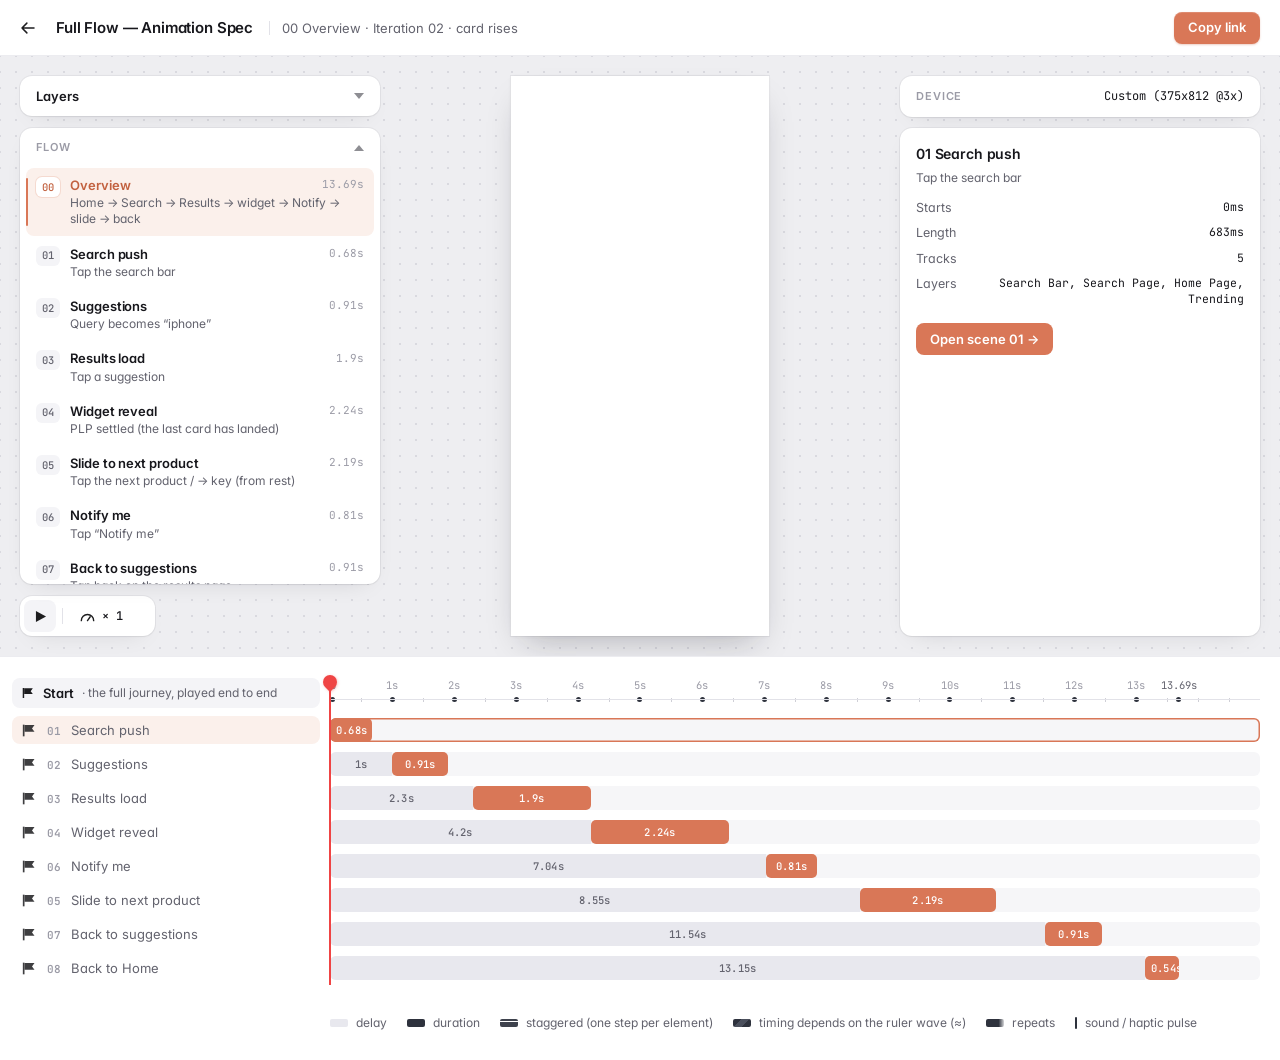
==== spec/index.html @ 059a1320 "Brand Widget PLP: noon search → PLP prototype with brand widget Iteration 02 of Product Upscale as a" ====
<!doctype html>
<html lang="en">
<head>
<meta charset="utf-8" />
<meta name="viewport" content="width=device-width, initial-scale=1" />
<title>Full Flow Spec</title>
<link rel="preconnect" href="https://fonts.googleapis.com" />
<link rel="preconnect" href="https://fonts.gstatic.com" crossorigin />
<link href="https://fonts.googleapis.com/css2?family=Inter:wght@400;500;600;700&family=JetBrains+Mono:wght@400;500;600&display=swap" rel="stylesheet" />
<style>
/* Animation spec sheet for the whole noon flow — Home → Search → Results → iPhone widget → Notify → back.
   Same layout as a ProtoPie recording view: canvas (layers · flow · device · live preview · playback)
   over a timeline of property tracks — light bar = delay, dark bar = duration.
   The preview is the real prototype in an iframe; this page only drives it (it never edits it).
   System: 4/8/12/16/20 spacing · 15/13/12/11 type · 12px cards with a hairline · 32px controls. */
:root {
  --bg: #ffffff; --canvas: #eeeef1; --dot: #d9d9df; --card: #ffffff;
  --ink: #17171c; --ink-2: #63636e; --ink-3: #9b9ba6; --line: #ececf0; --line-2: #e2e2e8;
  --fill: #f4f4f7; --fill-2: #ededf1; --row: #f6f6f8; --delay: #e8e8ee; --dur: #2e323d; --dur-ink: #ffffff;
  --accent: #d97757; --accent-ink: #ffffff; --accent-50: #fbf0eb; --accent-600: #c2613f; --head: #ef4444;
  --r-card: 12px; --r-ctl: 8px; --r-trk: 6px;
  --sh-card: 0 0 0 1px rgba(17, 17, 28, .05), 0 1px 2px rgba(17, 17, 28, .04), 0 8px 24px -14px rgba(17, 17, 28, .18);
  --gut: 20px; --card-w: 360px;
  --lab: 320px; --rowh: 24px; --rowgap: 10px;
  --tl-pt: 16px; --tl-pr: 20px; --tl-pb: 24px;
  --sans: 'Inter', -apple-system, BlinkMacSystemFont, 'Segoe UI', sans-serif;
  --mono: 'JetBrains Mono', ui-monospace, SFMono-Regular, Menlo, monospace;
}
* { box-sizing: border-box; }
html, body { margin: 0; }
body { background: var(--bg); color: var(--ink); font-family: var(--sans); font-size: 13px; line-height: 1.4; -webkit-font-smoothing: antialiased; font-feature-settings: 'cv11', 'ss01'; }
button { font: inherit; color: inherit; background: none; border: 0; padding: 0; cursor: pointer; }
a { color: inherit; }
button:focus-visible, a:focus-visible { outline: 2px solid var(--accent); outline-offset: 2px; border-radius: var(--r-ctl); }

/* ── top bar ── */
.top { height: 56px; display: flex; align-items: center; gap: 12px; padding: 0 var(--gut) 0 12px; border-bottom: 1px solid var(--line); background: var(--bg); }
.top__back { width: 32px; height: 32px; display: grid; place-items: center; border-radius: var(--r-ctl); text-decoration: none; flex: none; transition: background-color .15s; }
.top__back svg { width: 18px; height: 18px; }
.top__back:hover { background: var(--fill); }
.top__title { font-size: 15px; font-weight: 600; letter-spacing: -0.01em; white-space: nowrap; overflow: hidden; text-overflow: ellipsis; min-width: 0; }
.top__title small { position: relative; margin-left: 12px; padding-left: 13px; color: var(--ink-2); font-size: 13px; font-weight: 400; letter-spacing: 0; }
.top__title small::before { content: ''; position: absolute; left: 0; top: 50%; width: 1px; height: 14px; margin-top: -7px; background: var(--line-2); }
.top__sp { flex: 1; }
.iters[hidden] { display: none; }
.iters { display: flex; gap: 2px; padding: 2px; background: var(--fill); border-radius: 10px; flex: none; }
.iters button { min-width: 38px; height: 28px; padding: 0 10px; border-radius: var(--r-ctl); font-family: var(--mono); font-size: 12px; font-weight: 500; color: var(--ink-2); transition: background-color .15s, color .15s; }
.iters button:hover { color: var(--ink); }
.iters button[aria-pressed="true"] { background: #fff; color: var(--ink); box-shadow: 0 0 0 1px rgba(17, 17, 28, .06), 0 1px 2px rgba(17, 17, 28, .08); }
.copy { height: 32px; padding: 0 14px; border-radius: var(--r-ctl); background: var(--accent); color: var(--accent-ink); font-size: 13px; font-weight: 600; flex: none; box-shadow: 0 1px 2px rgba(194, 97, 63, .3), inset 0 1px 0 rgba(255, 255, 255, .14); transition: background-color .15s; }
.copy:hover { background: var(--accent-600); }

/* ── canvas ── */
.canvas { position: relative; height: clamp(600px, 66vh, 760px); overflow: hidden;
  background-color: var(--canvas); background-image: radial-gradient(var(--dot) 1px, transparent 1.2px); background-size: 16px 16px; background-position: 8px 8px; }
.card { position: absolute; background: var(--card); border-radius: var(--r-card); box-shadow: var(--sh-card); }
.eyebrow, .flow h3, .device h3 { margin: 0; font-size: 11px; font-weight: 600; letter-spacing: .08em; text-transform: uppercase; color: var(--ink-3); }

/* left column: Layers and Flow are one accordion — opening one collapses the other to its header */
.side { position: absolute; left: var(--gut); top: var(--gut); bottom: calc(var(--gut) + 40px + 12px); width: var(--card-w); z-index: 4; display: flex; flex-direction: column; gap: 12px; }
.side > .card { position: relative; }
.layers { flex: none; display: flex; flex-direction: column; min-height: 0; overflow: hidden; }
.layers[data-open="true"] { flex: 1 1 auto; }
.layers__btn { width: 100%; height: 40px; display: flex; align-items: center; justify-content: space-between; padding: 0 16px; font-size: 13px; font-weight: 600; border-radius: var(--r-card); }
.layers__btn:hover { background: #fafafb; }
.layers__btn svg { transition: transform .2s; }
.layers[data-open="true"] .layers__btn { border-radius: var(--r-card) var(--r-card) 0 0; }
.layers[data-open="true"] .layers__btn svg { transform: rotate(180deg); }
.layers__list { display: none; flex: 1 1 auto; min-height: 0; border-top: 1px solid var(--line); padding: 6px; overflow: auto; }
.layers[data-open="true"] .layers__list { display: block; animation: panelIn .22s cubic-bezier(.2, .8, .2, 1); }
.layers__list button { width: 100%; text-align: left; padding: 8px 10px; border-radius: 6px; font-size: 13px; display: flex; align-items: baseline; justify-content: space-between; gap: 12px; }
.layers__list button:hover { background: var(--fill); }
.layers__list button[aria-pressed="true"] { background: var(--accent-50); color: var(--accent-600); font-weight: 600; }
.layers__list code { font-family: var(--mono); font-size: 11px; color: var(--ink-3); white-space: nowrap; overflow: hidden; text-overflow: ellipsis; max-width: 55%; }

.flow { flex: 1 1 auto; min-height: 0; display: flex; flex-direction: column; overflow: hidden; }
.flow__head { flex: none; width: 100%; height: 40px; display: flex; align-items: center; justify-content: space-between; padding: 0 16px; border-radius: var(--r-card); }
.flow__head:hover { background: #fafafb; }
.flow__head svg { transform: rotate(180deg); transition: transform .2s; }
.flow.is-collapsed { flex: none; }
.flow.is-collapsed ol { display: none; }
.flow.is-collapsed .flow__head svg { transform: none; }
.flow:not(.is-collapsed) ol { animation: panelIn .22s cubic-bezier(.2, .8, .2, 1); }
@keyframes panelIn { from { opacity: 0; transform: translateY(-4px); } }
.flow ol { list-style: none; margin: 0; padding: 0 6px 6px; overflow: auto; }
.flow li + li { margin-top: 1px; }
.flow li button { position: relative; width: 100%; text-align: left; display: grid; grid-template-columns: 24px 1fr auto; gap: 1px 10px; align-items: center; padding: 8px 10px; border-radius: var(--r-ctl); transition: background-color .15s; }
.flow li button:hover { background: var(--fill); }
.flow li button[aria-pressed="true"] { background: var(--accent-50); }
.flow li button[aria-pressed="true"]::before { content: ''; position: absolute; left: 0; top: 10px; bottom: 10px; width: 2px; border-radius: 2px; background: var(--accent); }
.flow .n { grid-row: 1 / 3; align-self: start; margin-top: 1px; width: 24px; height: 20px; display: grid; place-items: center; border-radius: 6px; background: var(--fill); font-family: var(--mono); font-size: 10.5px; font-weight: 500; color: var(--ink-2); }
.flow button[aria-pressed="true"] .n { background: #fff; color: var(--accent-600); box-shadow: 0 0 0 1px rgba(217, 119, 87, .18); }
.flow .nm { font-size: 13px; font-weight: 600; letter-spacing: -0.005em; }
.flow .len { font-family: var(--mono); font-size: 11px; color: var(--ink-3); font-variant-numeric: tabular-nums; }
.flow .tr { grid-column: 2 / 4; font-size: 12px; line-height: 1.35; color: var(--ink-2); }
.flow button[aria-pressed="true"] .nm { color: var(--accent-600); }
.tag { display: inline-block; padding: 1px 6px; border-radius: 99px; background: var(--accent-50); color: var(--accent-600); font-size: 10.5px; font-weight: 600; line-height: 16px; vertical-align: 1px; margin-left: 6px; letter-spacing: 0; text-transform: none; }
.tag--warm { background: #fff3e8; color: #b4530b; }

.device { right: var(--gut); top: var(--gut); width: var(--card-w); padding: 12px 16px; display: flex; align-items: center; justify-content: space-between; gap: 12px; min-height: 40px; }
.device p { margin: 0; font-family: var(--mono); font-size: 12px; color: var(--ink); }
.insp { right: var(--gut); top: calc(var(--gut) + 40px + 12px); width: var(--card-w); bottom: var(--gut); padding: 16px; overflow: auto; scrollbar-width: thin; }
.insp h3 { margin: 0; font-size: 14px; font-weight: 600; letter-spacing: -0.01em; line-height: 20px; }
.insp h3 span { font-weight: 400; color: var(--ink-2) !important; }
.insp__sub { margin: 6px 0 12px; font-size: 12px; color: var(--ink-2); }
.insp__sub code { display: inline-block; padding: 2px 6px; border-radius: 5px; background: var(--fill); color: var(--ink-2); font-family: var(--mono); font-size: 11px !important; }
.insp dl { display: grid; grid-template-columns: auto 1fr; gap: 8px 16px; margin: 0; font-size: 12.5px; }
.insp dt { color: var(--ink-2); }
.insp dd { margin: 0; font-family: var(--mono); font-size: 11.5px; text-align: right; word-break: break-word; font-variant-numeric: tabular-nums; color: var(--ink); }
.insp hr { border: 0; border-top: 1px solid var(--line); margin: 14px 0; }
.insp__plot { display: block; width: 100%; height: 104px; margin: 0 0 14px; padding: 6px 4px; border-radius: 10px; background: #fafafc; box-shadow: inset 0 0 0 1px var(--line); }
.insp__note { font-size: 12px; line-height: 1.5; color: var(--ink-2); margin: 12px 0 0; }
.insp__code { display: block; margin-top: 12px; padding: 10px 12px; background: var(--fill); border-radius: var(--r-ctl); font-family: var(--mono); font-size: 10.5px; line-height: 1.55; color: var(--ink-2); word-break: break-all; }
.insp__go { margin-top: 16px; height: 32px; padding: 0 14px; border-radius: var(--r-ctl); background: var(--accent); color: #fff; font-weight: 600; font-size: 13px; transition: background-color .15s; }
.insp__go:hover { background: var(--accent-600); }

.stage { position: absolute; left: 50%; top: var(--gut); bottom: var(--gut); transform: translateX(-50%); display: grid; place-items: start center; }
.phone { position: relative; width: var(--pw, 375px); height: var(--ph, 812px); transform-origin: 0 0; background: #fff; overflow: hidden;
  box-shadow: 0 0 0 1px rgba(17, 17, 28, .08), 0 2px 6px rgba(17, 17, 28, .06), 0 24px 48px -20px rgba(17, 17, 28, .28); }
.phone iframe { position: absolute; left: 0; top: 0; width: var(--pw, 375px); height: var(--ph, 812px); border: 0; opacity: 0; pointer-events: none; }
.phone iframe.is-front { opacity: 1; pointer-events: auto; }
.phone__veil { position: absolute; inset: 0; display: grid; place-items: center; background: rgba(255, 255, 255, .92); font-size: 22px; font-weight: 500; color: var(--ink-2); transition: opacity .25s; text-align: center; padding: 40px; }
.phone__veil[hidden] { display: grid; opacity: 0; pointer-events: none; }
.rec { position: absolute; z-index: 2; left: 28px; top: 28px; width: 14px; height: 14px; border-radius: 50%; background: var(--head); box-shadow: 0 0 0 4px rgba(239, 68, 68, .2); opacity: 0; transition: opacity .2s; }
.rec.is-on { opacity: 1; animation: recPulse 1.6s ease-in-out infinite; }
@keyframes recPulse { 50% { box-shadow: 0 0 0 7px rgba(239, 68, 68, .08); } }

.ctrl { position: absolute; left: var(--gut); bottom: var(--gut); height: 40px; display: flex; align-items: center; gap: 2px; padding: 4px; background: var(--card); border-radius: var(--r-card); box-shadow: var(--sh-card); z-index: 3; }
.ctrl button { height: 32px; min-width: 32px; padding: 0 10px; display: flex; align-items: center; justify-content: center; gap: 6px; border-radius: var(--r-ctl); transition: background-color .15s; }
.ctrl button:hover { background: var(--fill); }
.ctrl #play { width: 32px; padding: 0; background: var(--fill); }
.ctrl #play:hover { background: var(--fill-2); }
.ctrl #play svg { width: 12px; height: 13px; margin-left: 1px; }
.ctrl #speed svg { width: 17px; height: 14px; }
.ctrl i { width: 1px; height: 16px; margin: 0 4px; background: var(--line-2); }
.ctrl__speed { font-family: var(--mono); font-size: 12px; font-weight: 500; }
.ctrl__state { padding: 0 10px 0 6px; font-family: var(--mono); font-size: 11.5px; color: var(--ink-2); white-space: nowrap; font-variant-numeric: tabular-nums; }

/* ── timeline ── */
.tlwrap { overflow-x: auto; border-top: 1px solid var(--line); }
.tl { position: relative; min-width: 940px; padding: var(--tl-pt) var(--tl-pr) var(--tl-pb) 0; }
.tl__ruler { display: grid; grid-template-columns: var(--lab) 1fr; align-items: center; height: 40px; }
.tl__start { height: 30px; margin-left: 12px; display: flex; align-items: center; gap: 8px; padding: 0 12px 0 10px; background: var(--fill); border-radius: var(--r-ctl); font-size: 13px; font-weight: 600; white-space: nowrap; overflow: hidden; min-width: 0; }
.tl__start svg { flex: none; width: 13px; height: 12px; }
.tl__start small { font-size: 12px; color: var(--ink-2); font-weight: 400; overflow: hidden; text-overflow: ellipsis; min-width: 0; }
.tl__scale { position: relative; height: 40px; margin-left: 10px; }
.tl__scale::after { content: ''; position: absolute; left: 0; right: 0; top: 26px; height: 1px; background: var(--line-2); }
.tick { position: absolute; top: 5px; font-family: var(--mono); font-size: 10.5px; color: var(--ink-2); transform: translateX(-50%); white-space: nowrap; font-variant-numeric: tabular-nums; }
.tick::after { content: ''; position: absolute; left: 50%; top: 18.5px; width: 5px; height: 5px; margin-left: -2.5px; border-radius: 50%; background: var(--dur); }
.tick--minor { color: transparent; }
.tick--minor::after { width: 1px; height: 4px; margin-left: 0; border-radius: 0; background: #cfcfd6; top: 19.5px; }
.tick--zero { transform: none; }
.tick--zero::after { left: 0; margin-left: 0; }
.tl__rows { position: relative; }
.grp { display: grid; grid-template-columns: var(--lab) 1fr; height: 34px; align-items: end; padding-bottom: 4px; }
.grp b { padding-left: 22px; font-size: 11px; font-weight: 600; letter-spacing: .08em; text-transform: uppercase; color: var(--ink-3); }
.grp span { position: relative; margin-left: 10px; padding-bottom: 1px; font-family: var(--mono); font-size: 10.5px; color: var(--ink-3); display: flex; align-items: center; gap: 8px; }
.grp span::after { content: ''; flex: 1; height: 1px; background: var(--line); }
.row { display: grid; grid-template-columns: var(--lab) 1fr; height: calc(var(--rowh) + var(--rowgap)); align-items: center; cursor: pointer; }
.row__lab { display: flex; align-items: center; gap: 10px; height: calc(var(--rowh) + 4px); margin-left: 12px; padding-left: 10px; border-radius: var(--r-ctl); font-size: 13px; white-space: nowrap; overflow: hidden; transition: background-color .15s; }
.row__lab svg { flex: none; width: 15px; height: 15px; opacity: .85; }
.row__lab b { font-weight: 600; }
.row__lab span { color: var(--ink-2); overflow: hidden; text-overflow: ellipsis; }
.row__lab em { font-style: normal; font-family: var(--mono); font-size: 11px; color: var(--ink-3); }
.row:hover .row__lab { background: var(--row); }
.row__trk { position: relative; height: var(--rowh); margin-left: 10px; background: var(--row); border-radius: var(--r-trk); overflow: hidden; transition: background-color .15s; }
.row:hover .row__trk { background: #f0f0f4; }
.row[aria-selected="true"] .row__lab { background: var(--accent-50); }
.row[aria-selected="true"] .row__lab b { color: var(--accent-600); }
.row[aria-selected="true"] .row__trk { box-shadow: inset 0 0 0 1.5px var(--accent); }
.row.is-dim { opacity: .3; }
.bar { position: absolute; top: 0; height: 100%; display: grid; place-items: center; overflow: hidden; font-family: var(--mono); font-size: 10.5px; font-weight: 500; letter-spacing: .02em; white-space: nowrap; font-variant-numeric: tabular-nums; }
.bar--delay { background: var(--delay); color: var(--ink-2); }
.bar--dur { background: var(--dur); color: var(--dur-ink); border-radius: 5px; }
.bar--approx { background: repeating-linear-gradient(135deg, #2e323d 0 6px, #4a4f5c 6px 12px); }
.bar--repeat { background: linear-gradient(90deg, #2e323d 70%, rgba(46, 50, 61, .2)); }
.bar--step { border-radius: 2px; }
.bar--mark { width: 2px; margin-left: -1px; background: var(--dur); border-radius: 1px; }
.bar--scene { background: var(--accent); }
.bar span { padding: 0 6px; }
.after { position: absolute; top: 0; height: 100%; display: flex; align-items: center; padding-left: 8px; font-family: var(--mono); font-size: 10.5px; color: var(--ink-2); white-space: nowrap; pointer-events: none; }
.head { position: absolute; top: 2px; bottom: 0; width: 0; pointer-events: none; z-index: 2; }
.head::before { content: ''; position: absolute; left: -0.75px; top: 10px; bottom: 0; width: 1.5px; background: var(--head); }
.head::after { content: ''; position: absolute; left: -7px; top: 0; width: 14px; height: 14px; background: var(--head); border-radius: 50% 50% 50% 0; transform: rotate(-45deg); box-shadow: 0 1px 3px rgba(239, 68, 68, .35); }
.grip { position: absolute; left: -14px; top: -8px; width: 28px; height: 30px; pointer-events: auto; cursor: grab; border-radius: 50%; }
.head__line { position: absolute; left: -7px; width: 14px; top: 20px; bottom: 0; pointer-events: auto; cursor: ew-resize; }
.row__trk { cursor: ew-resize; touch-action: none; }
.grip:focus-visible { outline: 2px solid var(--accent); outline-offset: 2px; }
body.is-scrubbing, body.is-scrubbing * { cursor: grabbing !important; user-select: none; }
.tl__scale { cursor: ew-resize; touch-action: none; }
.grip { touch-action: none; }
.buf { position: absolute; left: 0; top: 24px; height: 3px; width: 0; background: #f0c4b2; border-radius: 2px; transition: width .1s linear; }
.lane { position: absolute; top: var(--tl-pt); bottom: var(--tl-pb); left: calc(var(--lab) + 10px); right: var(--tl-pr); pointer-events: none; }
.foot { display: flex; flex-wrap: wrap; align-items: center; gap: 8px 20px; margin: 0; padding: 4px var(--tl-pr) 28px calc(var(--lab) + 10px); font-size: 12px; color: var(--ink-2); line-height: 1.6; }
.foot code { font-family: var(--mono); font-size: 12px; }
.legend { display: inline-flex; align-items: center; gap: 8px; }
.legend i { display: inline-block; width: 18px; height: 8px; border-radius: 2px; }

@media (max-width: 1240px) { :root { --card-w: 300px; } }
@media (max-width: 960px) {
  :root { --lab: 220px; --gut: 16px; }
  .canvas { height: auto; padding: 16px; display: flex; flex-direction: column; gap: 12px; }
  .card, .stage, .ctrl, .side { position: static; transform: none; width: auto; }
  .side { flex: none; }
  .flow { max-height: 340px; }
  .layers[data-open="true"] .layers__list { max-height: 340px; }
  .stage { order: 2; height: 520px; }
  .ctrl { order: 3; align-self: flex-start; }
  .insp { order: 4; }
  .top__title small { display: none; }
  .row__lab { gap: 8px; }
  .foot { padding-left: 16px; }
}
@media (max-width: 560px) { .copy { display: none; } .top { gap: 8px; } .iters button { min-width: 32px; padding: 0 6px; } }
</style>
</head>
<body>
<header class="top">
  <a class="top__back" id="back" href="/" aria-label="Back to the prototype"><svg width="24" height="24" viewBox="0 0 24 24" fill="none"><path d="M20 12H4m0 0 6.5-6.5M4 12l6.5 6.5" stroke="#1d1d1f" stroke-width="2" stroke-linecap="round" stroke-linejoin="round"/></svg></a>
  <div class="top__title" id="title">Full Flow — Animation Spec</div>
  <div class="top__sp"></div>
  <div class="iters" id="iters" role="group" aria-label="Iteration">
  </div>
  <button class="copy" id="copy">Copy link</button>
</header>

<section class="canvas" id="canvas">
  <div class="side" id="side">
  <div class="card layers" id="layers" data-open="false">
    <button class="layers__btn" id="layersBtn" aria-expanded="false"><span id="layersLabel">Layers</span><svg width="10" height="6" viewBox="0 0 10 6"><path d="M0 0h10L5 6z" fill="#8e8e93"/></svg></button>
    <div class="layers__list" id="layersList"></div>
  </div>
  <nav class="card flow" aria-label="Flow scenes"><button class="flow__head" id="flowHead" aria-expanded="true"><h3>Flow</h3><svg width="10" height="6" viewBox="0 0 10 6"><path d="M0 0h10L5 6z" fill="#8e8e93"/></svg></button><ol id="flow"></ol></nav>
  </div>
  <div class="stage" id="stage">
    <div class="phone" id="phone">
      <span class="rec" id="rec" aria-hidden="true"></span>
      <div class="phone__veil" id="veil">Loading the prototype…</div>
    </div>
  </div>
  <div class="card device"><h3>Device</h3><p id="deviceLabel">Custom (375x812 @3x)</p></div>
  <aside class="card insp" id="insp" aria-live="polite"></aside>
  <div class="ctrl">
    <button id="play" aria-label="Play"><svg id="playIco" width="16" height="18" viewBox="0 0 16 18"><path d="M1 1.5v15L15 9z" fill="#1d1d1f"/></svg></button>
    <i></i>
    <button id="speed" class="ctrl__speed" aria-label="Playback speed"><svg width="22" height="18" viewBox="0 0 22 18" fill="none"><path d="M3 15a8 8 0 1 1 16 0" stroke="#1d1d1f" stroke-width="1.8" stroke-linecap="round"/><path d="m11 15 3.5-5" stroke="#1d1d1f" stroke-width="1.8" stroke-linecap="round"/></svg><span id="speedLbl">× 1</span></button>
    <span class="ctrl__state" id="state"></span>
  </div>
</section>

<div class="tlwrap">
  <div class="tl" id="tl">
    <div class="tl__ruler">
      <div class="tl__start"><svg width="18" height="16" viewBox="0 0 18 16"><path d="M2 1v14" stroke="#1d1d1f" stroke-width="2"/><path d="M3 1.5h12l-3 4 3 4H3z" fill="#1d1d1f"/></svg>Start <small id="trigger"></small></div>
      <div class="tl__scale" id="scale"></div>
    </div>
    <div class="tl__rows" id="rows"></div>
    <div class="lane" id="lane"><div class="buf" id="buf"></div><div class="head" id="head"><button class="grip" id="grip" aria-label="Playhead — drag to scrub, arrow keys step a frame"></button><i class="head__line" id="headLine" aria-hidden="true"></i></div></div>
  </div>
  <p class="foot">
    <span class="legend"><i style="background:var(--delay)"></i>delay</span>
    <span class="legend"><i style="background:var(--dur)"></i>duration</span>
    <span class="legend"><i style="background:linear-gradient(180deg,#3e424d 0 30%,transparent 30% 40%,#3e424d 40% 70%,transparent 70% 80%,#3e424d 80%)"></i>staggered (one step per element)</span>
    <span class="legend"><i class="bar--approx" style="position:static"></i><span id="legendApprox">timing varies at runtime (≈)</span></span>
    <span class="legend"><i class="bar--repeat" style="position:static"></i>repeats</span>
    <span class="legend"><i style="width:2px;height:12px;background:var(--dur);border-radius:1px"></i>sound / haptic pulse</span>
  </p>
</div>

<script>
/* ═══ SpecKit — generic helpers shared by every spec sheet (do not edit per project) ═══
   Row helpers: S(spring key, {x0, v0}) · C(curve key) · H(haptic kind, layer, selector, ms | [ms…], note)
   Maths: springFn(ω, ζ, x0, v0) → { d(t), v(t) } (t in s) · firstT(f, test) → first ms where test(d, v)
   Layout: rowEnd(row) / sceneEnd(rows) in ms.                                                     */
window.SpecKit = (() => {
  const springFn = (w, z, x0, v0 = 0) => { const wd = w * Math.sqrt(1 - z * z), a = z * w;
    return { d: (t) => Math.exp(-a * t) * (x0 * Math.cos(wd * t) + ((v0 + a * x0) / wd) * Math.sin(wd * t)),
             v: (t) => Math.exp(-a * t) * (v0 * Math.cos(wd * t) - ((a * v0 + w * w * x0) / wd) * Math.sin(wd * t)) }; };
  const firstT = (f, test, max = 4) => { for (let t = 0; t < max; t += 0.001) if (test(f.d(t), f.v(t))) return t * 1000; return max * 1000; };
  const S = (k, extra = {}) => ({ kind: 'spring', k, ...extra });
  const C = (k) => ({ kind: 'curve', k });
  // haptics (app.js Haptics): iOS generator + style, Android vibrate, iOS-Safari fallback
  const HAP = {
    tap:     { name: 'tap',     gen: 'UIImpactFeedbackGenerator', style: 'light', vibe: '8ms', call: 'Haptics.tap()' },
    tick:    { name: 'tick',    gen: 'UISelectionFeedbackGenerator', style: 'selection', vibe: '4ms', call: 'Haptics.tick()' },
    snap:    { name: 'snap',    gen: 'UIImpactFeedbackGenerator', style: 'medium', intensity: 0.8, vibe: '12ms', call: 'Haptics.snap()' },
    edge:    { name: 'edge',    gen: 'UIImpactFeedbackGenerator', style: 'rigid', intensity: 0.6, vibe: '10ms', call: 'Haptics.edge()' },
    success: { name: 'success', gen: 'UINotificationFeedbackGenerator', style: 'success', vibe: '[10, 40, 16]', call: 'Haptics.success()' },
  };
  const H = (k, layer, sel, at, note, extra = {}) => ({ icon: 'haptic', prop: 'Haptic', layer, sel, delay: Array.isArray(at) ? (at[0] || 0) : at, dur: 10, from: '—', to: '—',
    ease: { kind: 'haptic', ...HAP[k] }, marks: Array.isArray(at) ? at : [at], note, ...extra });
  const rowEnd = (r) => r.delay + (r.stagger ? (r.stagger.n - 1) * r.stagger.step : 0) + (r.marks ? Math.max(...r.marks) - r.delay : 0) + r.dur;
  const sceneEnd = (rows) => Math.max(...rows.filter((r) => !r.grp && !r.repeat).map(rowEnd));
  // a PP-style sampled spring's length for a travel of |d| (settles to 0.02 of a unit)
  const sampleLen = (spr, d) => 1000 * Math.max(0.2, Math.log(Math.max(Math.abs(d), 0.02) / 0.02) / (spr.z * spr.w) + 0.05);
  const wait = (ms) => new Promise((r) => setTimeout(r, ms));   // real time (for history / tasks to land)
  return { springFn, firstT, S, C, H, HAP, rowEnd, sceneEnd, sampleLen, wait };
})();
</script>

<script id="spec-config">
/* ═══ PROJECT CONFIG — everything specific to this prototype lives here ═══════════
   The engine below never changes between projects: it reads window.SPEC only.
   title · device {w, h, label} · paths {iteration: url} · iterations {iteration: label}
   springs {key: {name, w, z, src}} · curves {key: {name, fn: 'linear(…)'}}
   scenes [{id, name, trig, summary?, varies?, overview?, rows(v) → rows}] · overview(v) → {rows, beats}
   states {name: async (doc, win, eng) => …} · prep {sceneId: stateName|null} · fire {sceneId: (doc, win) => …} */
window.SPEC = (() => {
  const { springFn, firstT, S, C, H, rowEnd, sceneEnd, wait: realWait } = SpecKit;
  const PATHS = { 2: '/' };
  const SPR = {
    pp:    { name: 'Handoff spring', w: 16.75, z: 0.81, src: 'PP — ProtoPie handoff r/8e30fe8e' },
    title: { name: 'Heading spring', w: 11.5,  z: 0.6,  src: 'LINE — fitted to ref_widget.mp4' },
    glide: { name: 'FTUX glide spring', w: 10.5, z: 0.92, src: 'FTUX' },
    snap:  { name: 'Snap spring', w: 12, z: 0.92, src: 'SNAP' },
    sel:   { name: 'Selection spring', w: 13, z: 0.8, src: 'SEL' },
    pop:   { name: 'Pop spring', w: 15, z: 0.7, src: 'pill pop / press' },
    morph: { name: 'Morph spring', w: 14, z: 0.86, src: 'pill morph · DONE' },
    check: { name: 'Check pop spring', w: 16, z: 0.6, src: 'notifyMe · check' },
  };
  const CURVE = {
    out:    { name: 'Ease-out (handoff)', fn: 'linear(0, 0.2363, 0.3453, 0.4424, 0.5291, 0.607, 0.6754, 0.7351, 0.7873, 0.8322, 0.8702, 0.9019, 0.9278, 0.9489, 0.9654, 0.9779, 0.9871, 0.9933, 0.9971, 0.9991, 1)' },
    io:     { name: 'Ease-in-out (handoff)', fn: 'linear(0, 0.009, 0.0207, 0.0384, 0.0644, 0.1004, 0.1507, 0.2205, 0.3141, 0.4332, 0.5641, 0.6834, 0.7786, 0.8477, 0.8976, 0.9344, 0.9605, 0.9789, 0.9908, 0.9976, 1)' },
    reveal: { name: 'Reveal fade (recorded)', fn: 'linear(0, 0.1202, 0.2309, 0.3305, 0.4218, 0.5033, 0.5773, 0.6428, 0.7018, 0.7532, 0.7988, 0.838, 0.8722, 0.9008, 0.9252, 0.945, 0.9612, 0.9737, 0.9834, 0.9902, 0.995, 0.9978, 0.9994, 0.9999, 1)' },
    title:  { name: 'Heading fade (recorded)', fn: 'linear(0, 0.12 11.5%, 0.25 22.4%, 0.4 33.6%, 0.55 44.4%, 0.69 55.3%, 0.81 66.4%, 0.91 77.2%, 0.97 88.2%, 1)' },
    lin:    { name: 'Linear', fn: 'linear(0, 1)' },
  };
  const ppLen = (d) => 1000 * Math.max(0.2, Math.log(Math.max(Math.abs(d), 0.02) / 0.02) / (SPR.pp.z * SPR.pp.w) + 0.05);   // PP.spring sample length
  const titleLen = 1000 * Math.log(14 / 0.02) / (SPR.title.z * SPR.title.w);
  // page push: progress spring released from rest; settles when |x| < 0.0004 and |v| < 0.02
  const pushLen = firstT(springFn(SPR.pp.w, SPR.pp.z, -1, 0), (d, v) => Math.abs(d) < 0.0004 && Math.abs(v) < 0.02);
  // FTUX glide: −288px → 0
  const gF = springFn(SPR.glide.w, SPR.glide.z, -288, 0);
  const glide = { sel: firstT(gF, (d, v) => Math.abs(d) < 4 && Math.abs(v) < 80), land: firstT(gF, (d, v) => Math.abs(d) < 0.5 && Math.abs(v) < 15) };
  // one-product snap from rest (tap / arrow key): +144px → 0 on the snap spring, sampled per 60fps frame for sound + wave
  const slide = (() => {
    const f = springFn(SPR.snap.w, SPR.snap.z, 144, 0);
    const sel = firstT(f, (d, v) => Math.abs(d) < 4 && Math.abs(v) < 80), land = firstT(f, (d, v) => Math.abs(d) < 0.5 && Math.abs(v) < 15);
    const snapAt = firstT(f, (d) => d < 72);
    let lastTick = 0, lastAt = -1e9, ticks = [], lastMove = 0, prev = 144;
    let hTick = -1e9, hAny = -1e9, hTicks = [], hSnap = null, pend = null, snapped = false;
    for (let k = 1; k * (1000 / 60) < land + 200; k++) {
      const t = k / 60, d = f.d(t), ti = Math.round((144 - d) / 8), ms = t * 1000;
      if (pend != null && pend <= ms) { hSnap = pend; hAny = pend; pend = null; }   // the deferred snap fires between frames
      const snapFrame = !snapped && d < 72;
      if (ti !== lastTick) {
        lastTick = ti; if (Math.abs(ms - snapAt) < 9) lastAt = ms; else if (ms - lastAt >= 100) { lastAt = ms; ticks.push(ms); }
        if (!snapFrame && ms - hTick >= 40) { hTick = ms; if (ms - hAny >= 40) { hTicks.push(ms); hAny = ms; } }
      }
      if (snapFrame) { snapped = true; if (ms - hAny >= 40) { hSnap = ms; hAny = ms; } else pend = hAny + 41; }
      if (Math.abs(prev - d) * 60 > 20) lastMove = ms; prev = d;
    }
    const waveEnd = lastMove + 50 + 100;
    return { sel, land, snapAt, ticks, waveEnd, hTicks, hSnap: hSnap ?? snapAt };
  })();


  /* ═══ scenes ═════════════════════════════════════════════════════════════ */
  function revealRows(v) {
    const T0 = 50, rows = [];
    const add = (r) => rows.push(r);
    add({ grp: 'Reveal', at: T0, note: 'Fires 50ms after the PLP settles.' });
    add({ icon: 'size', prop: 'Height', layer: 'Widget Container', sel: '#roster', delay: T0, dur: ppLen(286), from: '0px', to: '286px', ease: S('pp'),
      note: 'The widget box grows open; the product grid below rides down on its edge.' });
    if (v === 1) {
      add({ icon: 'move', prop: 'Move Y', layer: 'Widget Content', sel: '#rosterIn', delay: T0, dur: ppLen(71.5), from: '−71.5px', to: '0px', ease: S('pp'),
        note: 'Parallax: the content behind the opening edge travels a quarter of the grid’s distance (286 × 0.25).' });
      add({ icon: 'move', prop: 'Move Y', layer: 'Title', sel: '.roster__title', delay: T0, dur: titleLen, from: '14px', to: '0px', ease: S('title', { x0: 14, v0: -85 }),
        note: 'Launched upward at 85px/s, overshoots ~1.6px above its line and eases back.' });
      add({ icon: 'opacity', prop: 'Opacity', layer: 'Title', sel: '.roster__title', delay: T0 + 20, dur: 152, from: '0', to: '1', ease: C('title') });
      add({ icon: 'opacity', prop: 'Opacity', layer: 'Slider Card', sel: '#rosterRail', delay: T0 + 25, dur: 276, from: '0', to: '1', ease: C('out') });
    } else {
      const two = v === 2;
      add({ icon: 'scale', prop: 'Scale', layer: 'Slider Card', sel: '#rosterRail', delay: T0, dur: ppLen(1), from: '90%', to: '100%', ease: S('pp'),
        note: `Scale and Move Y share one spring progress, so they overshoot together (1.3% → 100.13%). Source: ProtoPie recording ${two ? 'r/0e6f5901' : 'r/be662fe6'}.` });
      add({ icon: 'move', prop: 'Move Y', layer: 'Slider Card', sel: '#rosterRail', delay: T0, dur: ppLen(1), from: two ? '20px' : '−30px', to: '0px', ease: S('pp'),
        note: two ? 'The card rises 20px into place.' : 'The card drops in from 30px above.' });
      add({ icon: 'opacity', prop: 'Opacity', layer: 'Slider Card', sel: '#rosterRail', delay: T0 + 17, dur: 300, from: '0', to: '1', ease: C('reveal') });
      add({ icon: 'move', prop: 'Move Y', layer: 'Title', sel: '.roster__title', delay: T0 + (two ? 33 : 41), dur: ppLen(two ? 10 : 6), from: two ? '10px' : '6px', to: '0px', ease: S('pp') });
      add({ icon: 'opacity', prop: 'Opacity', layer: 'Title', sel: '.roster__title', delay: T0 + (two ? 50 : 58), dur: 300, from: '0', to: '1', ease: C('reveal') });
    }
    const G = T0 + 700, P = G + glide.land + 60;
    add({ grp: 'First-time hint', at: G, note: '700ms after the reveal starts the rail glides back two products to the iPhone Duo.' });
    add({ icon: 'move', prop: 'Move X', layer: 'Slider Rail', sel: '#rosterRail', delay: G, dur: glide.land, from: '−288px', to: '0px', ease: S('glide', { x0: -288 }),
      note: 'Rests on iPhone 17 (two products in, 2 × 144px pitch) and glides back to the Duo — silent, no bounce. Frame-driven; “landed” = within 0.5px and under 15px/s.' });
    add({ icon: 'scale', prop: 'Scale', layer: 'Selection Circle', sel: '.roster__sel', delay: G, dur: 240, from: '100%', to: '94%', ease: C('io'), note: 'Eases down 6% the moment the rail moves.' });
    add({ icon: 'scale', prop: 'Scale', layer: 'Selected Dot', sel: '.roster__dot', delay: G, dur: 160, from: '100%', to: '0%', ease: C('io'), note: 'The pink dot under the red line hides while the rail moves.' });
    add({ icon: 'scale', prop: 'Scale', layer: 'Selection Circle', sel: '.roster__sel', delay: G + glide.sel, dur: 800, from: '94%', to: '100%', ease: S('sel'),
      note: 'Starts growing back as the rail arrives (within 4px and under 80px/s).' });
    add({ icon: 'scale', prop: 'Scale', layer: 'Selected Dot', sel: '.roster__dot', delay: P + 165, dur: ppLen(1), from: '0%', to: '100%', ease: S('pp'), approx: true,
      note: 'Pops back 90ms after the ruler wave has settled, so its start varies slightly (measured ≈ +165ms after the pill).' });
    add({ grp: 'Notify pill', at: P, note: 'Springs up 60ms after the rail lands on the Duo.' });
    add({ icon: 'opacity', prop: 'Opacity', layer: 'Notify Pill', sel: '.rp__notify', delay: P, dur: 183, from: '0', to: '1', ease: C('out') });
    add({ icon: 'scale', prop: 'Scale', layer: 'Notify Pill', sel: '.rp__notify', delay: P, dur: 700, from: '0%', to: '100%', ease: S('pop'), note: 'Pops in as a 30px circle holding the bell.' });
    add({ icon: 'size', prop: 'Width', layer: 'Notify Pill', sel: '.rp__notify', delay: P + 200, dur: 620, from: '30px', to: '97px', ease: S('morph'),
      note: 'The circle widens into the 97×30 pill about its centre (left 37.5 → 4px).' });
    add({ icon: 'move', prop: 'Move X', layer: 'Bell', sel: '.rp__notify > img', delay: P + 200, dur: 620, from: '−63px', to: '0px', ease: S('morph'), note: 'Glides from the circle’s centre to its place at the right end.' });
    add({ icon: 'opacity', prop: 'Opacity · Blur', layer: '“Notify me”', sel: '.rp__cta', delay: P + 285, dur: 240, from: '0 · 3px', to: '1 · 0px', ease: C('out'),
      note: 'Uncovered in place by the widening edges (translateX −33.5 → 0 keeps it still) and fades up out of a slight blur.' });
    return rows;
  }
  const OFF = (5 - 1) * 25 + 150 + 10;           // results: rows finish leaving (+10ms) before the page arrives
  const SETTLED = OFF + 680 + 7 * 60 + 353 + 189; // last card skeleton gone = PLP settled
  const cardsIn = (at, grp) => [
    { icon: 'move', prop: 'Move Y', layer: 'Product Cards', sel: '.pcard', delay: at, dur: ppLen(16), from: '16px', to: '0px', ease: S('pp'), stagger: { n: 8, step: 60, order: 'grid order' }, note: 'Each card rises 16px into place, 60ms apart.' },
    { icon: 'opacity', prop: 'Opacity', layer: 'Product Cards', sel: '.pcard', delay: at, dur: 183, from: '0', to: '1', ease: C('out'), stagger: { n: 8, step: 60, order: 'grid order' } },
    { icon: 'opacity', prop: 'Opacity', layer: 'Card Skeletons', sel: '.pslot > .skel', delay: at + 353, dur: 189, from: '1', to: '0', ease: C('io'), stagger: { n: 8, step: 60, order: 'grid order' }, note: 'Each card’s skeleton fades out 353ms after its card starts.' },
  ];
  const SCENES = [
    { id: 0, name: 'Overview', trig: 'the full journey, played end to end', summary: 'Home → Search → Results → widget → Notify → slide → back', overview: true },
    { id: 1, name: 'Search push', trig: 'Tap the search bar', rows: () => [
      H('tap', 'Search Bar', '#searchEntry', 0, 'A light tap the moment the search bar is pressed.'),
      { icon: 'move', prop: 'Move X', layer: 'Search Page', sel: '#search', delay: 0, dur: pushLen, from: '375px', to: '0px', ease: S('pp', { x0: -1 }), driver: 'frame',
        note: 'Slides in from the right on the handoff spring, released on touch-up. Interruptible: an edge swipe from the left 24px hands its velocity to the same spring (projected 180ms ahead to choose pop vs stay). The keyboard is raised in the same tap.' },
      { icon: 'move', prop: 'Move X', layer: 'Home Page', sel: '#home', delay: 0, dur: pushLen, from: '0px', to: '−196.3px', ease: S('pp', { x0: -1 }), driver: 'frame',
        note: 'Parallax under the push: 200/382 of the screen width (375 → 196.3px). Home is not dimmed.' },
      { icon: 'move', prop: 'Move Y', layer: 'Trending', sel: '.srch__art', delay: 124, dur: ppLen(20), from: '20px', to: '0px', ease: S('pp'), note: 'Trending searches + banners rise in on their own beat, 124ms after touch-up.' },
      { icon: 'opacity', prop: 'Opacity', layer: 'Trending', sel: '.srch__art', delay: 124, dur: 183, from: '0', to: '1', ease: C('out') },
    ] },
    { id: 2, name: 'Suggestions', trig: 'Query becomes “iphone”', rows: () => [
      { icon: 'move', prop: 'Move Y', layer: 'Trending', sel: '.srch__art', delay: 0, dur: ppLen(20), from: '0px', to: '20px', ease: S('pp'), note: 'On the first keystroke the trending block drops 20px away.' },
      { icon: 'opacity', prop: 'Opacity', layer: 'Trending', sel: '.srch__art', delay: 0, dur: 189, from: '1', to: '0', ease: C('io') },
      { icon: 'move', prop: 'Move Y', layer: 'Suggestion Rows', sel: '.sug', delay: 110, dur: ppLen(20), from: '−20px', to: '0px', ease: S('pp'), stagger: { n: 5, step: 60, order: 'top → bottom' },
        note: '110ms after the query matches, the five rows fall 20px into place, top to bottom. If the query stops matching they leave bottom → top, 40ms apart, lifting 20px (S-curve fade).' },
      { icon: 'opacity', prop: 'Opacity', layer: 'Suggestion Rows', sel: '.sug', delay: 110, dur: 183, from: '0', to: '1', ease: C('out'), stagger: { n: 5, step: 60, order: 'top → bottom' } },
    ] },
    { id: 3, name: 'Results load', trig: 'Tap a suggestion', rows: () => [
      H('tap', 'Suggestion Row', '.sug', 0, 'A light tap on press of the suggestion.'),
      { grp: 'Suggestions leave', at: 0 },
      { icon: 'move', prop: 'Move Y', layer: 'Suggestion Rows', sel: '.sug', delay: 0, dur: 150, from: '0px', to: '−12px', ease: C('io'), stagger: { n: 5, step: 25, order: 'bottom → top' }, note: 'A quicker exit than backspacing, so it can finish before the page arrives.' },
      { icon: 'opacity', prop: 'Opacity', layer: 'Suggestion Rows', sel: '.sug', delay: 0, dur: 130, from: '1', to: '0', ease: C('io'), stagger: { n: 5, step: 25, order: 'bottom → top' } },
      { grp: 'Results page', at: OFF, note: 'Starts 10ms after the last row is gone.' },
      { icon: 'opacity', prop: 'Opacity', layer: 'Results Page', sel: '#plp', delay: OFF, dur: 300, from: '0', to: '1', ease: C('io'), note: 'The skeleton page fades in over the search page; the search bar never moves.' },
      { icon: 'move', prop: 'Move X', layer: 'Shimmer Band', sel: '.pslot > .skel', delay: OFF + 120, dur: 1867, from: '−200px', to: '640px', ease: C('lin'), repeat: true,
        note: 'One 195px light band leaning 17°, sweeping 450px/s across every skeleton, repeating every 1.867s until the content lands.' },
      { icon: 'move', prop: 'Move Y', layer: 'Bottom Nav', sel: '#plpNav', delay: OFF + 224, dur: ppLen(88), from: '88px', to: '0px', ease: S('pp') },
      { icon: 'move', prop: 'Move Y', layer: 'Filter Chips', sel: '.chip', delay: OFF + 480, dur: ppLen(20), from: '−20px', to: '0px', ease: S('pp'), stagger: { n: 5, step: 60, order: 'left → right' } },
      { icon: 'opacity', prop: 'Opacity', layer: 'Filter Chips', sel: '.chip', delay: OFF + 480, dur: 189, from: '0', to: '1', ease: C('io'), stagger: { n: 5, step: 60, order: 'left → right' } },
      { icon: 'opacity', prop: 'Opacity', layer: 'Chip Skeletons', sel: '.skel--chip', delay: OFF + 480, dur: 189, from: '1', to: '0', ease: C('io'), stagger: { n: 5, step: 60, order: 'left → right' } },
      ...cardsIn(OFF + 680),
      { grp: `PLP settled @ ${SETTLED}ms → scene 4`, at: SETTLED },
    ] },
    { id: 4, name: 'Widget reveal', trig: 'PLP settled (the last card has landed)', rows: (v) => revealRows(v) },
    { id: 5, name: 'Slide to next product', trig: 'Tap the next product / → key (from rest)', rows: () => [
      { icon: 'move', prop: 'Move X', layer: 'Slider Rail', sel: '#rosterRail', delay: 0, dur: slide.land, from: '0px', to: '−144px', ease: S('snap', { x0: 144 }), driver: 'frame',
        note: 'Snaps one product (144px pitch) on a soft spring. A swipe carries the finger’s velocity, capped so a hard flick glides in: toward the slot ≤ 1.2·ω·distance, away ≤ 600px/s. Bounded to 10 products with a rubber band past either end.' },
      { icon: 'scale', prop: 'Scale', layer: 'Products', sel: '.rp', delay: 0, dur: slide.land, from: '100%', to: '90%', ease: { kind: 'custom', label: 'Bound to rail', tag: 'smoothstep', info: [['Unselected', '90%'], ['Origin', 'top of the name row']],
          code: 'scale = 1 − 0.1 · smoothstep(min(1, |slot − x| / 144))',
          plot: { span: slide.land / 1000, f: (() => { const f = springFn(SPR.snap.w, SPR.snap.z, 144, 0); return (t) => { const u = Math.min(1, (144 - f.d(t)) / 144); return u * u * (3 - 2 * u); }; })() } },
        note: 'Bound to the rail position: unselected products sit at 90%; scale = 1 − 0.1·smoothstep(|offset| / 144), so it rests near the slot and near the others.' },
      { icon: 'scale', prop: 'Scale', layer: 'Selection Circle', sel: '.roster__sel', delay: 0, dur: 240, from: '100%', to: '94%', ease: C('io') },
      { icon: 'scale', prop: 'Scale', layer: 'Selected Dot', sel: '.roster__dot', delay: 0, dur: 160, from: '100%', to: '0%', ease: C('io') },
      { icon: 'scale', prop: 'Scale Y · Tint', layer: 'Ruler Wave', sel: '.roster__ruler', delay: 0, dur: slide.waveEnd, from: '×1', to: '×1.43', ease: { kind: 'custom', label: 'Envelope', tag: 'Ruler wave',
          info: [['Peak', '×1.43 · σ 17.5px'], ['Attack', '20ms'], ['Hold', '50ms after &lt; 20px/s'], ['Decay', '100ms · (1 − u)^1.6'], ['Tint', 'max 0.92 · σ 12px (+14 trailing)']],
          code: 'WAVE { A: 0.43, SIGMA: 17.5, ATTACK: 0.02, HOLD: 50, DECAY: 100, V_MIN: 20 } · TINT { MAX: 0.92, SIGMA: 12, TRAIL: 14, LEAD: 3 }',
          plot: { span: slide.waveEnd / 1000, f: (() => { const stop = (slide.waveEnd - 150) / 1000; return (t) => (t < stop + 0.05 ? 1 - Math.exp(-t / 0.02) : (1 - Math.min(1, (t - stop - 0.05) / 0.1)) ** 1.6); })() } },
        note: 'While the rail moves, each tick grows by a bell curve of its distance from the red line (×1.43 beside it, σ 17.5px) and takes on the line’s colour, smeared toward the side it travels to; the red line reaches up by the same amount.' },
      { icon: 'sound', prop: 'Sound', layer: 'Ruler Ticks', sel: '.roster__ruler', delay: slide.ticks[0] || 0, dur: 14, from: '—', to: '—', ease: { kind: 'sound', f: 2900, q: 4, ms: 14, code: 'Sfx.tick() — click(2900, 4, 14, 0.07)' }, marks: slide.ticks,
        note: 'A crisp click each time a ruler tick crosses the line, never closer than 100ms.' },
      { icon: 'sound', prop: 'Sound', layer: 'Snap', sel: '.rp.is-sel', delay: slide.snapAt, dur: 22, from: '—', to: '—', ease: { kind: 'sound', f: 2400, q: 3, ms: 22, body: true, code: 'Sfx.snap() — click(2400, 3, 22, 0.12, 0.05)' }, marks: [slide.snapAt],
        note: 'A fuller click (with a short sine “tock”) the moment the new product takes the slot (halfway, 72px).' },
      H('tick', 'Ruler Ticks', '.roster__ruler', slide.hTicks, 'A selection tick each time a ruler tick crosses the red line while the rail is dragged or coasting — the picker-wheel feel — at least 40ms apart. None in the frame a product lands (that one is the snap) and none past either end. Pulling past the first or last product plays one rigid bump instead (rigid @0.6).'),
      H('snap', 'Snap', '.rp.is-sel', slide.hSnap, 'A firmer tap as the new product takes the slot. Inside 40ms of a tick it waits just past the gap, so the two never blur into one bump.'),
      H('tap', 'Product (on tap)', '.rp', 0, 'Tapping a product plays a light tap on release (only when it is a tap, not a drag); the → key has none.', { approx: false }),
      { icon: 'scale', prop: 'Scale', layer: 'Selection Circle', sel: '.roster__sel', delay: slide.sel, dur: 800, from: '94%', to: '100%', ease: S('sel'), note: 'Grows back as the rail arrives (within 4px and under 80px/s).' },
      { icon: 'scale', prop: 'Scale', layer: 'Selected Dot', sel: '.roster__dot', delay: slide.waveEnd + 90, dur: ppLen(1), from: '0%', to: '100%', ease: S('pp'), approx: true, note: 'Pops back 90ms after the ruler wave has settled.' },
      { grp: 'Cards refresh', at: slide.land, note: 'Landing on a different model refreshes the grid.' },
      { icon: 'opacity', prop: 'Opacity', layer: 'Product Cards', sel: '.pcard', delay: slide.land, dur: 160, from: '1', to: '0', ease: C('io'), note: 'All cards dissolve at once into the shimmer skeletons.' },
      { icon: 'opacity', prop: 'Opacity', layer: 'Card Skeletons', sel: '.pslot > .skel', delay: slide.land, dur: 183, from: '0', to: '1', ease: C('out') },
      { icon: 'move', prop: 'Move X', layer: 'Shimmer Band', sel: '.pslot > .skel', delay: slide.land + 100, dur: 1867, from: '−200px', to: '640px', ease: C('lin'), repeat: true, note: 'One shimmer pass while the cards hold, then they reveal with the first load’s stagger.' },
      ...cardsIn(slide.land + 720),
    ] },
    { id: 6, name: 'Notify me', trig: 'Tap “Notify me”', rows: () => [
      { icon: 'size', prop: 'Size · Position', layer: 'Notify Pill', sel: '.rp__notify', delay: 0, dur: 620, from: '97×30 @ 4', to: '133×30 @ −15', ease: S('morph'),
        note: 'The box morphs into the 133×30 “You are on the list” pill centred under the Duo (left 4 → −15px).' },
      { icon: 'scale', prop: 'Scale', layer: 'Notify Pill (press)', sel: '.rp__notify', delay: 0, dur: 600, from: '100% → 95%', to: '100%', ease: { kind: 'custom', label: 'Press + spring', tag: 'Pop spring', info: [['Dip', '100% → 95% · 70ms'], ['Release', 'ω 15 · ζ 0.7']],
          code: 'dip 70ms linear, then 1 + springFn(15, 0.7, −0.05) — total 600ms',
          plot: { span: 0.6, f: (() => { const sp = springFn(15, 0.7, -0.05, 0); return (t) => (t < 0.07 ? 1 - (0.05 * t) / 0.07 : 1 + sp.d(t - 0.07)); })() } },
        note: 'Dips to 95% under the finger in 70ms, then the pop spring (ω 15, ζ 0.7) carries it back to full size.' },
      { icon: 'opacity', prop: 'Opacity · Blur', layer: '“Notify me” + Bell', sel: '.rp__cta, .rp__notify > img', delay: 0, dur: 140, from: '1 · 0px', to: '0 · 2px', ease: C('io') },
      { icon: 'opacity', prop: 'Opacity · Blur', layer: '“You are on the list”', sel: '.rp__done', delay: 110, dur: 260, from: '0 · 3px', to: '1 · 0px', ease: C('out'), note: 'Uncovered from the centre by the widening box and fades up out of a slight blur. Text #F7306F, Noontree Regular 12px.' },
      { icon: 'scale', prop: 'Scale', layer: 'Check Circle', sel: '.rp__done img', delay: 210, dur: 600, from: '35%', to: '100%', ease: S('check', { x0: -0.65 }), note: 'Pops in last.' },
      { icon: 'sound', prop: 'Sound', layer: 'Tap', sel: '.rp__notify', delay: 0, dur: 22, from: '—', to: '—', ease: { kind: 'sound', f: 2400, q: 3, ms: 22, body: true, code: 'Sfx.snap() — click(2400, 3, 22, 0.12, 0.05)' }, marks: [0], note: 'The snap click.' },
      H('success', 'Notify', '.rp__notify', 0, 'The iOS success notification as the pill becomes “You are on the list” (it skips the generic light tap).'),
    ] },
    { id: 7, name: 'Back to suggestions', trig: 'Tap back on the results page', rows: () => [
      H('tap', 'Back Button', '#searchBack', 0, 'A light tap on press of the back arrow.'),
      { icon: 'opacity', prop: 'Opacity', layer: 'Results Page', sel: '#plp', delay: 0, dur: 189, from: '1', to: '0', ease: C('io'), note: 'The results fade away; once gone they reset (cards, chips, widget, slider and Notify state).' },
      { icon: 'move', prop: 'Move Y', layer: 'Suggestion Rows', sel: '.sug', delay: 110, dur: ppLen(20), from: '−20px', to: '0px', ease: S('pp'), stagger: { n: 5, step: 60, order: 'top → bottom' }, note: 'The rows spring back in exactly as when the query first matched.' },
      { icon: 'opacity', prop: 'Opacity', layer: 'Suggestion Rows', sel: '.sug', delay: 110, dur: 183, from: '0', to: '1', ease: C('out'), stagger: { n: 5, step: 60, order: 'top → bottom' } },
    ] },
    { id: 8, name: 'Back to Home', trig: 'Tap back on the search page', rows: () => [
      H('tap', 'Back Button', '#searchBack', 0, 'A light tap on press of the back arrow.'),
      { icon: 'move', prop: 'Move X', layer: 'Search Page', sel: '#search', delay: 0, dur: pushLen, from: '0px', to: '375px', ease: S('pp', { x0: -1 }), driver: 'frame', note: 'The push in reverse; the browser back button and the edge swipe pop it the same way.' },
      { icon: 'move', prop: 'Move X', layer: 'Home Page', sel: '#home', delay: 0, dur: pushLen, from: '−196.3px', to: '0px', ease: S('pp', { x0: -1 }), driver: 'frame', note: 'Once closed, the search page resets: query cleared, trending restored.' },
    ] },
  ];
  // the journey the Overview plays: scripted beats, everything else follows on its own
  function overview(v) {
    const end = (id) => sceneEnd(SCENES[id].rows(v));
    const at = {}; at[1] = 0; at[2] = 1000; at[3] = 2300; at[4] = at[3] + SETTLED;
    at[6] = at[4] + end(4) + 600; at[5] = at[6] + end(6) + 700; at[7] = at[5] + end(5) + 800; at[8] = at[7] + end(7) + 700;
    const rows = [1, 2, 3, 4, 6, 5, 7, 8].map((id) => ({ icon: 'flag', prop: `${id}`, layer: SCENES[id].name, sel: null, delay: at[id], dur: end(id), scene: id, from: '', to: '', ease: { kind: 'scene' },
      note: `${SCENES[id].trig}${id === 4 ? ' — follows the results load on its own' : ''}.` }));
    const beats = [
      { at: at[1], fire: (d) => d.getElementById('searchEntry').click() },
      { at: at[2], fire: (d, w) => { const i = d.getElementById('searchInput'); i.value = 'iphone'; i.dispatchEvent(new w.Event('input', { bubbles: true })); } },
      { at: at[3], fire: (d) => d.querySelector('.sug').click() },
      { at: at[6], fire: (d) => d.querySelector('.rp__notify').click() },
      { at: at[5], fire: (d, w) => d.getElementById('rosterRail').dispatchEvent(new w.KeyboardEvent('keydown', { key: 'ArrowRight', bubbles: true })) },
      { at: at[7], fire: (d) => d.getElementById('searchBack').click() },
      { at: at[8], fire: (d) => d.getElementById('searchBack').click() },
    ];
    return { rows, beats };
  }
  const ITER = { 2: 'Iteration 02 · card rises' };

  // states, fast-forwarded on the virtual clock from a fresh load
  const ST = {
    async search(d, w, e) { d.getElementById('searchEntry').click(); await e.stepUntil(() => d.getElementById('home').inert && !d.querySelector('.srch__art').getAnimations().length); },
    async suggest(d, w, e) { await ST.search(d, w, e); const i = d.getElementById('searchInput'); i.value = 'iphone'; i.dispatchEvent(new w.Event('input', { bubbles: true }));
      await e.stepUntil(() => [...d.querySelectorAll('.sug')].every((r) => r.style.opacity === '1')); },
    async results(d, w, e) { await ST.suggest(d, w, e); d.querySelector('.sug').click(); await realWait(20);
      await e.stepUntil(() => { const p = d.querySelector('.rp__notify'); return d.getElementById('roster').style.height === '286px' && p.style.opacity === '' && !p.getAnimations().length && !d.querySelector('.roster__dot').getAnimations().length && !d.querySelector('.roster__sel').getAnimations().length; }, 15000);
      await e.advanceTo(e.vt + 200, 48); },
  };
  const PREP = { 1: null, 2: 'search', 3: 'suggest', 4: 'results', 5: 'results', 6: 'results', 7: 'results', 8: 'suggest' };
  const FIRE = {
    1: (d) => d.getElementById('searchEntry').click(),
    2: (d, w) => { const i = d.getElementById('searchInput'); i.value = 'iphone'; i.dispatchEvent(new w.Event('input', { bubbles: true })); },
    3: (d) => d.querySelector('.sug').click(),
    4: async (d) => { const plp = d.getElementById('plp'), s = d.getElementById('plpScroll'); if (s) s.scrollTop = 0; plp.classList.remove('is-open'); await Promise.resolve(); plp.classList.add('is-open'); },
    5: (d, w) => d.getElementById('rosterRail').dispatchEvent(new w.KeyboardEvent('keydown', { key: 'ArrowRight', bubbles: true })),
    6: (d) => d.querySelector('.rp__notify').click(),
    7: (d) => d.getElementById('searchBack').click(),
    8: (d) => d.getElementById('searchBack').click(),
  };


  return {
    title: 'Full Flow — Animation Spec', device: { w: 375, h: 812, label: 'Custom (375x812 @3x)' },
    legend: { approx: 'timing depends on the ruler wave (≈)' },
    paths: PATHS, iterations: ITER, springs: SPR, curves: CURVE, scenes: SCENES, overview, states: ST, prep: PREP, fire: FIRE,
  };
})();
</script>

<script>
/* ═══ SPEC SHEET ENGINE — identical in every project (copy as-is; configure via window.SPEC) ═══ */
(() => {
  const { paths: PATHS, iterations: ITER, springs: SPR, curves: CURVE, scenes: SCENES, overview, states: ST, prep: PREP, fire: FIRE } = window.SPEC;
  const { springFn, rowEnd, sceneEnd } = window.SpecKit;
  const DW = (window.SPEC.device || {}).w || 375, DH = (window.SPEC.device || {}).h || 812;
  /* ═══ helpers ═══════════════════════════════════════════════════════════ */
  const $ = (id) => document.getElementById(id);
  const fmtS = (ms) => `${(+(ms / 1000).toFixed(2))}s`;
  const fmtMs = (ms) => `${Math.round(ms)}ms`;
  const ICON = {
    scale: '<svg width="20" height="20" viewBox="0 0 20 20" fill="none"><path d="M4 16 16 4M4 16v-5M4 16h5M16 4h-5M16 4v5" stroke="#1d1d1f" stroke-width="1.9" stroke-linecap="round" stroke-linejoin="round"/></svg>',
    opacity: '<svg width="20" height="20" viewBox="0 0 20 20"><g fill="#1d1d1f"><rect x="3" y="3" width="4" height="4"/><rect x="11" y="3" width="4" height="4"/><rect x="7" y="7" width="4" height="4"/><rect x="15" y="7" width="2" height="4"/><rect x="3" y="11" width="4" height="4"/><rect x="11" y="11" width="4" height="4"/><rect x="7" y="15" width="4" height="2"/></g><g fill="#c7c7cc"><rect x="7" y="3" width="4" height="4"/><rect x="3" y="7" width="4" height="4"/><rect x="11" y="7" width="4" height="4"/><rect x="7" y="11" width="4" height="4"/><rect x="15" y="11" width="2" height="4"/></g></svg>',
    move: '<svg width="20" height="20" viewBox="0 0 20 20" fill="none"><path d="M10 2v16M2 10h16" stroke="#1d1d1f" stroke-width="1.6"/><path d="m10 1.5 2.4 3H7.6zM10 18.5l2.4-3H7.6zM1.5 10l3-2.4v4.8zM18.5 10l-3-2.4v4.8z" fill="#1d1d1f"/></svg>',
    size: '<svg width="20" height="20" viewBox="0 0 20 20" fill="none"><path d="M10 2.5v15" stroke="#1d1d1f" stroke-width="1.8" stroke-linecap="round"/><path d="m6.5 6 3.5-3.5L13.5 6M6.5 14l3.5 3.5 3.5-3.5" stroke="#1d1d1f" stroke-width="1.8" stroke-linecap="round" stroke-linejoin="round"/><path d="M3 2.5h14M3 17.5h14" stroke="#c7c7cc" stroke-width="1.4"/></svg>',
    haptic: '<svg width="20" height="20" viewBox="0 0 20 20" fill="none"><rect x="6.5" y="3" width="7" height="14" rx="1.8" stroke="#1d1d1f" stroke-width="1.6"/><path d="M3.5 7v6M1.5 8.5v3M16.5 7v6M18.5 8.5v3" stroke="#1d1d1f" stroke-width="1.6" stroke-linecap="round"/></svg>',
    sound: '<svg width="20" height="20" viewBox="0 0 20 20" fill="none"><path d="M3 8v4h3l4 3.5v-11L6 8z" fill="#1d1d1f"/><path d="M13 7.5a3.5 3.5 0 0 1 0 5M15.2 5.5a6.5 6.5 0 0 1 0 9" stroke="#1d1d1f" stroke-width="1.6" stroke-linecap="round"/></svg>',
    flag: '<svg width="18" height="16" viewBox="0 0 18 16"><path d="M2 1v14" stroke="#1d1d1f" stroke-width="2"/><path d="M3 1.5h12l-3 4 3 4H3z" fill="#1d1d1f"/></svg>',
  };
  function linearAt(fn, u) {
    const parts = fn.replace(/^linear\(|\)$/g, '').split(',').map((s) => s.trim().split(/\s+/));
    const pts = parts.map((p) => ({ y: +p[0], x: p[1] ? parseFloat(p[1]) / 100 : null }));
    pts[0].x ??= 0; pts[pts.length - 1].x ??= 1;
    for (let i = 1; i < pts.length - 1; i++) if (pts[i].x == null) { let j = i; while (pts[j].x == null) j++; const a = pts[i - 1].x, b = pts[j].x; for (let k = i; k < j; k++) pts[k].x = a + ((b - a) * (k - i + 1)) / (j - i + 1); }
    for (let i = 1; i < pts.length; i++) if (u <= pts[i].x) { const p = pts[i - 1], q = pts[i]; return p.y + ((q.y - p.y) * (u - p.x)) / ((q.x - p.x) || 1); }
    return 1;
  }
  function springProgress(e) { const s = SPR[e.k], x0 = e.x0 ?? -1, f = springFn(s.w, s.z, x0, e.v0 ?? 0); return (t) => 1 - f.d(t) / x0; }
  function springStats(e) {
    const p = springProgress(e); let peak = 0, settle = 0;
    for (let t = 0; t < 4; t += 0.001) { const y = p(t); peak = Math.max(peak, y); if (Math.abs(1 - y) > 0.01) settle = t; }
    return { overshoot: Math.max(0, peak - 1) * 100, settle: settle * 1000 };
  }

  /* ═══ state ═══════════════════════════════════════════════════════════════ */
  const qs = new URLSearchParams(location.search);
  let v = +qs.get('v') || 2; if (!PATHS[v]) v = 2;
  let sc = qs.has('s') ? +qs.get('s') : 0; if (!SCENES[sc]) sc = 0;
  let rows = [], beats = [], END = 2000, selected = -1, layerFilter = '';
  const SPEEDS = [1, 0.5, 0.25]; let speedIdx = 0;

  /* ═══ flow list + timeline ═══════════════════════════════════════════════ */
  function renderFlow() {
    $('flow').innerHTML = SCENES.map((s) => {
      const len = s.overview ? sceneEnd(overview(v).rows) : sceneEnd(s.rows(v));
      return `<li><button data-s="${s.id}" aria-pressed="${s.id === sc}"><span class="n">${String(s.id).padStart(2, '0')}</span>
        <span class="nm">${s.name}${s.varies ? '<span class="tag tag--warm">varies</span>' : ''}</span><span class="len">${fmtS(len)}</span>
        <span class="tr">${s.summary || s.trig}</span></button></li>`;
    }).join('');
  }
  const pct = (ms) => `${(ms / END) * 100}%`;
  function bars(r) {
    const lbl = (ms) => (ms / END) * 1000 > 34;
    const tight = (r.stagger || r.marks) && rowEnd(r) / END > 0.8;
    const sum = r.stagger ? `${fmtS(r.dur)} · ×${r.stagger.n} / ${r.stagger.step}ms`
      : r.marks && r.ease.kind === 'haptic' ? `${r.marks.length > 1 ? `×${r.marks.length} · ` : ''}${r.ease.style}${r.ease.intensity ? ` @${r.ease.intensity}` : ''}`
      : r.marks ? (r.marks.length > 1 ? `×${r.marks.length} · ${r.ease.ms}ms each` : `${r.ease.ms}ms`) : '';
    let h = r.delay > 0 ? `<div class="bar bar--delay" style="left:0;width:${pct(r.delay)}">${lbl(r.delay) ? `<span>${r.approx ? '≈' : ''}${fmtS(r.delay)}${tight ? ` → ${sum}` : ''}</span>` : ''}</div>` : '';
    if (r.marks) {
      h += r.marks.map((m) => `<div class="bar bar--mark" style="left:${pct(m)}"></div>`).join('');
      if (!tight) h += `<span class="after" style="left:${pct(Math.max(...r.marks))}">${sum}</span>`;
    } else if (r.stagger) {
      const { n, step } = r.stagger, hh = 100 / n;
      for (let k = 0; k < n; k++) h += `<div class="bar bar--dur bar--step" style="left:${pct(r.delay + k * step)};width:${pct(r.dur)};top:${k * hh}%;height:${hh - 6 / n}%"></div>`;
      if (!tight) h += `<span class="after" style="left:${pct(rowEnd(r))}">${sum}</span>`;
    } else {
      const cls = r.scene != null ? ' bar--scene' : r.approx ? ' bar--approx' : r.repeat ? ' bar--repeat' : '';
      h += `<div class="bar bar--dur${cls}" style="left:${pct(r.delay)};width:${pct(Math.min(r.dur, END - r.delay))}">${lbl(r.dur) ? `<span>${r.approx ? '≈' : ''}${fmtS(r.dur)}${r.repeat ? ' ↻' : ''}</span>` : ''}</div>`;
    }
    return h;
  }
  function renderTimeline() {
    const S0 = SCENES[sc];
    if (S0.overview) { const o = overview(v); rows = o.rows; beats = o.beats; } else { rows = S0.rows(v); beats = []; }
    const last = sceneEnd(rows);
    const unit = last > 6000 ? 1000 : last > 2400 ? 500 : 100;
    END = Math.ceil((last + Math.max(60, last * 0.05)) / unit) * unit;
    let s = `<span class="tick tick--zero" style="left:0">0</span>`;
    const minor = unit === 1000 ? 500 : 100, major = unit === 1000 ? 1000 : 500;
    for (let t = minor; t < END; t += minor) s += `<span class="tick tick--minor" style="left:${pct(t)}">.</span>`;
    for (let t = major; t < END; t += major) if (Math.abs(t - last) > END * 0.04) s += `<span class="tick" style="left:${pct(t)};color:var(--ink-3)">${fmtS(t)}</span>`;
    s += `<span class="tick" style="left:${pct(last)}">${fmtS(last)}</span>`;
    $('scale').innerHTML = s;
    $('trigger').textContent = `· ${S0.trig}`;
    $('rows').innerHTML = rows.map((r, i) => r.grp
      ? `<div class="grp"><b>${r.grp}</b><span>@ ${fmtMs(r.at)}</span></div>`
      : `<div class="row" role="button" tabindex="0" data-i="${i}" aria-selected="false">
           <div class="row__lab">${ICON[r.icon]}<b>${r.scene != null ? `<em>${r.prop.padStart(2, '0')}</em>` : r.prop}</b><span>${r.layer}</span></div>
           <div class="row__trk">${bars(r)}</div></div>`).join('');
    const layers = [...new Map(rows.filter((r) => !r.grp && r.sel).map((r) => [r.layer, r.sel])).entries()];
    $('layersList').innerHTML = `<button data-l="" aria-pressed="${!layerFilter}">All layers <code>${rows.filter((r) => !r.grp).length} tracks</code></button>` +
      layers.map(([l, q]) => `<button data-l="${l}" aria-pressed="${layerFilter === l}">${l} <code>${q}</code></button>`).join('');
    applyFilter();
    select(rows.findIndex((r) => !r.grp && (!layerFilter || r.layer === layerFilter)));
    $('title').innerHTML = `${window.SPEC.title} <small>${String(sc).padStart(2, '0')} ${S0.name} · ${ITER[v]}</small>`;
    document.querySelectorAll('#iters button').forEach((b) => b.setAttribute('aria-pressed', String(+b.dataset.v === v)));
    $('back').href = PATHS[v];
    setHead(END); renderFlow();
  }
  function applyFilter() {
    document.querySelectorAll('.row').forEach((el) => el.classList.toggle('is-dim', !!layerFilter && rows[+el.dataset.i].layer !== layerFilter));
    $('layersLabel').textContent = layerFilter ? `Layers · ${layerFilter}` : 'Layers';
  }
  function setHead(ms) { $('head').style.left = `${Math.min(1, Math.max(0, ms / END)) * 100}%`; }

  /* ═══ inspector ═══════════════════════════════════════════════════════════ */
  function easeFn(r) {
    const e = r.ease;
    if (e.kind === 'spring') return { f: springProgress(e), span: r.dur / 1000 };
    if (e.kind === 'curve') return { f: (t) => linearAt(CURVE[e.k].fn, t), span: 1 };
    if (e.kind === 'custom' && e.plot) return { f: e.plot.f, span: e.plot.span };
    return null;
  }
  function plot(r) {
    const E = easeFn(r); if (!E) return '';
    const W = 336, H = 112, pad = 10, N = 140;
    const ys = Array.from({ length: N + 1 }, (_, k) => E.f((k / N) * E.span));
    const lo = Math.min(0, ...ys), hi = Math.max(1, ...ys);
    const X = (k) => pad + ((W - 2 * pad) * k) / N, Y = (y) => H - pad - ((H - 2 * pad) * (y - lo)) / (hi - lo);
    const d = ys.map((y, k) => `${k ? 'L' : 'M'}${X(k).toFixed(1)},${Y(y).toFixed(1)}`).join('');
    return `<svg class="insp__plot" viewBox="0 0 ${W} ${H}" preserveAspectRatio="none" aria-hidden="true">
      <line x1="${pad}" x2="${W - pad}" y1="${Y(1)}" y2="${Y(1)}" stroke="#d9d9e0" stroke-dasharray="3 3"/>
      <line x1="${pad}" x2="${W - pad}" y1="${Y(0)}" y2="${Y(0)}" stroke="#ececec"/>
      <path d="${d}" fill="none" stroke="#d97757" stroke-width="2" vector-effect="non-scaling-stroke"/></svg>`;
  }
  function select(i) {
    if (i < 0 || !rows[i] || rows[i].grp) return;
    selected = i;
    document.querySelectorAll('.row').forEach((el) => el.setAttribute('aria-selected', String(+el.dataset.i === i)));
    const r = rows[i], e = r.ease;
    if (r.scene != null) {
      const sr = SCENES[r.scene].rows(v).filter((x) => !x.grp);
      $('insp').innerHTML = `<h3>${String(r.scene).padStart(2, '0')} ${r.layer}</h3><p class="insp__sub">${SCENES[r.scene].trig}</p>
        <dl><dt>Starts</dt><dd>${fmtMs(r.delay)}</dd><dt>Length</dt><dd>${fmtMs(r.dur)}</dd><dt>Tracks</dt><dd>${sr.length}</dd>
        <dt>Layers</dt><dd>${[...new Set(sr.map((x) => x.layer))].join(', ')}</dd></dl>
        <button class="insp__go" data-go="${r.scene}">Open scene ${String(r.scene).padStart(2, '0')} →</button>`;
      highlight(null); return;
    }
    let ease = '', code = '';
    if (e.kind === 'spring') {
      const s = SPR[e.k], st = springStats(e);
      ease = `<dt>Easing</dt><dd>Spring<span class="tag">${s.name}</span></dd>
        <dt>Stiffness</dt><dd>${(s.w * s.w).toFixed(2)}</dd><dt>Damping</dt><dd>${(2 * s.z * s.w).toFixed(2)}</dd><dt>Mass</dt><dd>1</dd>
        <dt>ω · ζ</dt><dd>${s.w} rad/s · ${s.z}</dd>
        ${e.v0 ? `<dt>Initial velocity</dt><dd>${e.v0} px/s</dd>` : ''}
        <dt>Overshoot</dt><dd>${st.overshoot < 0.05 ? 'none' : st.overshoot.toFixed(1) + '%'}</dd>
        <dt>Within 1% at</dt><dd>${fmtMs(st.settle)}</dd>
        <dt>Driven</dt><dd>${r.driver === 'frame' ? 'per frame (rAF)' : 'sampled WAAPI keyframes'}</dd>`;
      code = `stiffness ${(s.w * s.w).toFixed(2)} · damping ${(2 * s.z * s.w).toFixed(2)} · mass 1 — ${s.src}`;
    } else if (e.kind === 'curve') {
      ease = `<dt>Easing</dt><dd>Curve<span class="tag">${CURVE[e.k].name}</span></dd>`; code = CURVE[e.k].fn;
    } else if (e.kind === 'custom') {
      ease = `<dt>Easing</dt><dd>${e.label}<span class="tag">${e.tag}</span></dd>` + (e.info || []).map(([k, val]) => `<dt>${k}</dt><dd>${val}</dd>`).join('');
      code = e.code || '';
    } else if (e.kind === 'haptic') {
      ease = `<dt>Type</dt><dd>Haptic<span class="tag">${e.style}${e.intensity ? ` @${e.intensity}` : ''}</span></dd><dt>iOS</dt><dd>${e.gen}</dd>
        <dt>Android</dt><dd>vibrate(${e.vibe})</dd><dt>iOS Safari</dt><dd>native switch toggle${e.name === 'success' ? ' ×2' : ''}</dd>
        ${r.marks.length > 1 ? `<dt>Pulses</dt><dd>${r.marks.map((m) => Math.round(m)).join(', ')} ms</dd>` : ''}`;
      code = `${e.call} → webkit.messageHandlers.haptic.postMessage(${JSON.stringify(e.intensity ? { type: e.style, intensity: e.intensity } : e.style)})`;
    } else if (e.kind === 'sound') {
      ease = `<dt>Type</dt><dd>Synthesised click<span class="tag">Web Audio</span></dd><dt>Band-pass</dt><dd>${e.f} Hz · Q ${e.q}</dd><dt>Length</dt><dd>${e.ms}ms noise burst</dd>${e.body ? '<dt>Body</dt><dd>sine tock 0.62→0.45 × f, 35ms</dd>' : ''}${r.marks.length > 1 ? `<dt>Clicks</dt><dd>${r.marks.map((m) => Math.round(m)).join(', ')} ms</dd>` : ''}`;
      code = e.code || '';
    }
    $('insp').innerHTML = `<h3>${r.prop} <span style="font-weight:400;color:var(--ink-2)">— ${r.layer}</span></h3>
      <p class="insp__sub"><code>${r.sel}</code></p>
      ${plot(r)}
      <dl><dt>From → To</dt><dd>${r.from} → ${r.to}</dd>
        <dt>Delay</dt><dd>${r.approx ? '≈ ' : ''}${fmtMs(r.delay)}</dd>
        <dt>Duration</dt><dd>${fmtMs(r.dur)}${r.repeat ? ' · repeats' : ''}</dd>
        ${r.stagger ? `<dt>Stagger</dt><dd>×${r.stagger.n} · ${r.stagger.step}ms · ${r.stagger.order}</dd>` : ''}
        <dt>Ends</dt><dd>${r.approx ? '≈ ' : ''}${fmtMs(rowEnd(r))}</dd></dl>
      <hr /><dl>${ease}</dl>
      <code class="insp__code">${code}</code>
      ${r.note ? `<p class="insp__note">${r.note}</p>` : ''}`;
    highlight(r.sel);
  }

  /* ═══ live preview — the real prototype on a virtual clock ═══════════════
     Each preview frame gets its own clock: performance.now, rAF, setTimeout and
     every animation in it (WAAPI and CSS) run off virtual time, stepped one
     60fps frame at a time with timers and animation ends fired in order. So the
     scene can play at any speed, pause on an exact millisecond, and jump
     forward instantly — that is what makes the playhead draggable. Dragging
     back swaps in a standby frame (already set up just before the trigger)
     and fast-forwards it; a fresh standby is prepared behind it. app.js is
     never modified — the frame is only driven from here.                   */
  const phone = $('phone');
  const mc = new MessageChannel(); let mq = [];
  mc.port1.onmessage = () => { const q = mq; mq = []; q.forEach((f) => f()); };
  const flush = () => new Promise((r) => { mq.push(r); mc.port2.postMessage(0); });   // one task: the frame's microtasks drain
  const realWait = (ms) => new Promise((r) => setTimeout(r, ms));
  const FR = 1000 / 60;
  function installEngine(w) {
    const d = w.document;
    let vt = w.performance.now(), fixed = null;
    const now = () => (fixed ?? vt);
    w.performance.now = now;
    // a private history per frame: pushes become replaceState on the real one, so frames never share
    // the page's joint session history, and popstate is dispatched on the virtual clock
    const H = w.history, rRep = H.replaceState.bind(H), abs = (u) => (u != null ? new URL(u, w.location.href).href : w.location.href);
    const stack = [{ state: H.state, url: w.location.href }]; let hi = 0;
    H.pushState = (st, _t, u) => { stack.length = hi + 1; stack.push({ state: st, url: abs(u) }); hi++; rRep(st, '', abs(u)); };
    H.replaceState = (st, _t, u) => { stack[hi] = { state: st, url: abs(u) }; rRep(st, '', abs(u)); };
    const go = (n) => { const j = Math.max(0, Math.min(stack.length - 1, hi + n)); if (j === hi) return; hi = j; rRep(stack[hi].state, '', stack[hi].url);
      w.setTimeout(() => w.dispatchEvent(new w.PopStateEvent('popstate', { state: stack[hi].state })), 0); };
    H.back = () => go(-1); H.forward = () => go(1); H.go = (n = 0) => go(n);
    let tid = 1; const timers = new Map();
    w.setTimeout = (fn, ms = 0, ...args) => { const id = tid++; if (typeof fn === 'function') timers.set(id, { at: now() + Math.max(0, +ms || 0), fn, args, seq: id }); return id; };
    w.clearTimeout = (id) => { timers.delete(id); };
    let rq = [], rid = 1;
    w.requestAnimationFrame = (cb) => { const id = rid++; rq.push({ id, cb }); return id; };
    w.cancelAnimationFrame = (id) => { rq = rq.filter((r) => r.id !== id); };
    const anims = new Map();                                   // Animation → { v0, end }
    const track = (an, v0) => { try { an.pause(); } catch (_) {} anims.set(an, { v0, end: an.effect ? an.effect.getComputedTiming().endTime : Infinity }); };
    const rAn = w.Element.prototype.animate;
    w.Element.prototype.animate = function (...a) { const an = rAn.apply(this, a); track(an, now()); an.currentTime = 0; return an; };
    const adopt = () => { for (const an of d.getAnimations()) if (!anims.has(an) && an.playState !== 'idle' && an.playState !== 'finished') track(an, now() - (an.currentTime || 0)); };
    function sync(t, finishOnly = false) {
      for (const [an, m] of anims) {
        if (an.playState === 'idle') { anims.delete(an); continue; }
        const ct = t - m.v0;
        if (ct >= m.end) { anims.delete(an); try { an.finish(); } catch (_) {} }
        else if (!finishOnly) an.currentTime = Math.max(0, ct);
      }
    }
    function nextTimer(lim) { let best = null; for (const [id, t] of timers) if (t.at <= lim && (!best || t.at < best.at || (t.at === best.at && t.seq < best.seq))) best = { id, ...t }; return best; }
    function nextEnd(lim) { let best = Infinity; for (const [an, m] of anims) { if (an.playState === 'idle') continue; const e = m.v0 + m.end; if (e <= lim && e < best) best = e; } return best === Infinity ? null : best; }
    let lock = Promise.resolve();
    function advanceTo(T, fr = FR) {
      const run = async () => {
        while (vt < T - 1e-6) {
          const next = Math.min(T, vt + fr);
          for (let g = 0; g < 400; g++) {                       // timers + animation ends inside this frame, in order
            const tm = nextTimer(next), ae = nextEnd(next);
            if (!tm && ae == null) break;
            if (ae != null && (!tm || ae <= tm.at)) { fixed = Math.max(vt, ae); sync(fixed, true); }
            else { timers.delete(tm.id); fixed = Math.max(vt, tm.at); try { tm.fn(...tm.args); } catch (e) { console.warn('[preview]', e); } }
            await flush();
          }
          vt = next; fixed = null;
          adopt(); sync(vt);
          const q = rq; rq = [];
          for (const r of q) { try { r.cb(vt); } catch (e) { console.warn('[preview]', e); } }
          await flush();
        }
      };
      return (lock = lock.then(run, run));
    }
    // set-up runs on coarser 48ms frames: springs are evaluated in closed form, so only the end state matters
    async function stepUntil(cond, max = 12000) { const lim = vt + max; while (!cond()) { if (vt >= lim) throw new Error('timeout'); await advanceTo(vt + 96 * 3, 96); } }
    return { now, advanceTo, stepUntil, get vt() { return vt; } };
  }
  /* ═══ record once, scrub instantly ══════════════════════════════════════════
     A hidden RECORDER frame (the real prototype on the virtual clock above) plays
     the scene once, frame by frame (120fps, 60fps for the long overview). Every
     visual change is logged per element: style / class / hidden attributes,
     every running animation's computed values (WAAPI, CSS animations incl.
     ::after, transitions), structural changes, input values and scroll offsets.
     The visible DISPLAY frame is a static, script-free copy of the recorder's
     page taken just before the trigger; showing time T = applying each log's
     value at T. So the screen follows the playhead within the same frame,
     forwards or backwards, at any speed — playback and scrubbing are one
     lookup. Recording runs faster than real time, time-sliced so the UI stays
     smooth; playback can start while it is still recording.                    */
  let gen = 0, mode = 'idle', REC = null, playT = 0, headT = null, lastShown = -1;
  let hlBox = null, hlSel = null, hlAt = -1;
  const disp = () => (REC && REC.disp ? REC.disp : null);
  function highlight(sel) {
    hlSel = sel; const D = disp(); if (!D) return; const d = D.d;
    if (!hlBox || !hlBox.isConnected) { hlBox = d.createElement('div'); hlBox.style.cssText = 'position:fixed;inset:0;pointer-events:none;z-index:2147483647'; d.body.appendChild(hlBox); }
    if (!sel) { hlBox.innerHTML = ''; return; }
    const els = [...d.querySelectorAll(sel)].slice(0, 12);
    hlBox.innerHTML = els.map((el) => { const b = el.getBoundingClientRect(); if (!b.width || b.bottom < 0 || b.top > 812) return '';
      if (el.checkVisibility && !el.checkVisibility({ opacityProperty: true, visibilityProperty: true })) return '';
      return `<i style="position:fixed;left:${b.left}px;top:${b.top}px;width:${b.width}px;height:${Math.max(2, b.height)}px;outline:1.5px solid #d97757;outline-offset:1px;border-radius:2px"></i>`; }).join('');
  }
  async function makeFrame() {
    const scene = sc;
    const f = document.createElement('iframe'); f.title = 'Recorder'; f.tabIndex = -1; f.setAttribute('aria-hidden', 'true');
    f.src = PATHS[v] + '?spec=' + Date.now();
    phone.insertBefore(f, $('veil'));
    await new Promise((r) => f.addEventListener('load', r, { once: true }));
    const w = f.contentWindow, eng = installEngine(w);
    await w.document.fonts.ready;
    await eng.advanceTo(eng.vt + 100, 48);
    if (PREP[scene]) await ST[PREP[scene]](w.document, w, eng);
    return { f, w, eng };
  }
  const kebab = (p) => (p === 'cssFloat' ? 'float' : p.replace(/[A-Z]/g, (m) => '-' + m.toLowerCase()));
  const SKIP = new Set(['offset', 'computedOffset', 'easing', 'composite']);
  function at(arr, T) { let lo = 0, hi = arr.length - 1, k = -1; while (lo <= hi) { const m = (lo + hi) >> 1; if (arr[m][0] <= T) { k = m; lo = m + 1; } else hi = m - 1; } return k < 0 ? arr[0][1] : arr[k][1]; }
  function push(arr, t, val) { const l = arr[arr.length - 1]; if (l[1] === val) return; if (l[0] === t) l[1] = val; else arr.push([t, val]); }
  const nextFrame = () => new Promise((r) => requestAnimationFrame(() => r()));

  async function record(g) {
    const fr = await makeFrame();
    if (g !== gen) { fr.f.remove(); return; }
    const { w, eng } = fr, d = w.document;
    // key every element, then take the static copy the display is built from
    let K = 0; for (const el of d.querySelectorAll('*')) el.setAttribute('data-sk', K++);
    const clone = d.documentElement.cloneNode(true);
    clone.querySelectorAll('script').forEach((s) => s.remove());
    const head = clone.querySelector('head');
    const base = d.createElement('base'); base.href = location.origin + PATHS[v]; head.prepend(base);
    const freeze = d.createElement('style'); freeze.textContent = '*,*::before,*::after{animation:none!important;transition:none!important;caret-color:transparent!important}'; head.append(freeze);
    const ovs = d.createElement('style'); ovs.id = '__specov'; head.append(ovs);
    const html = '<!doctype html>' + clone.outerHTML;
    const pristine = new DOMParser().parseFromString(html, 'text/html');
    // display frame
    const df = document.createElement('iframe'); df.title = 'Prototype preview'; df.srcdoc = html;
    phone.insertBefore(df, $('veil'));
    await new Promise((r) => df.addEventListener('load', r, { once: true }));
    if (g !== gen) { fr.f.remove(); df.remove(); return; }
    const dd = df.contentDocument;
    await Promise.race([Promise.all([dd.fonts.ready, ...[...dd.images].map((im) => (im.decode ? im.decode().catch(() => {}) : 0))]), realWait(1500)]);
    // logs, keyed by element
    const logs = new Map();
    const R = (sk) => { let r = logs.get(sk); if (!r) logs.set(sk, (r = { ov: new Map(), ps: new Map() })); return r; };
    const rec = { g, logs, upTo: -1, done: false, disp: { f: df, d: dd, map: new Map(), ov: dd.getElementById('__specov'), css: '' } };
    // initial input values + scroll offsets
    const inputs = [...d.querySelectorAll('input, textarea')];
    const scrollers = [...d.querySelectorAll('*')].filter((el) => { const cs = w.getComputedStyle(el); return /(auto|scroll)/.test(cs.overflowY + cs.overflowX); });
    inputs.forEach((el) => { R(el.dataset.sk).val = [[-1, el.value]]; });
    scrollers.forEach((el) => { R(el.dataset.sk).sc = [[-1, `${el.scrollTop},${el.scrollLeft}`]]; });
    let moBuf = [];
    const mo = new w.MutationObserver((list) => { moBuf.push(...list); });   // records delivered between captures must not be lost
    mo.observe(d, { subtree: true, attributes: true, attributeFilter: ['style', 'class', 'hidden'], attributeOldValue: true, childList: true, characterData: true });
    const propCache = new WeakMap(), active = new Set();
    function capture(t) {
      // attributes + structure
      const dirty = new Set();
      const muts = moBuf.concat(mo.takeRecords()); moBuf = [];
      for (const m of muts) {
        if (m.type === 'attributes') {
          const el = m.target; if (el === hlBox) continue;
          let sk = el.getAttribute('data-sk'); if (sk == null) { el.setAttribute('data-sk', sk = String(K++)); }
          const r = R(sk), key = m.attributeName === 'style' ? 'st' : m.attributeName === 'class' ? 'cl' : 'hd';
          if (!r[key]) r[key] = [[-1, m.oldValue]];
          push(r[key], t, el.getAttribute(m.attributeName));
        } else {
          const p = m.target.nodeType === 1 ? m.target : m.target.parentElement;
          if (p) dirty.add(p);
        }
      }
      for (const p of dirty) {
        let a = p.parentElement, covered = false; while (a) { if (dirty.has(a)) { covered = true; break; } a = a.parentElement; }
        if (covered || !p.isConnected) continue;
        for (const el of p.querySelectorAll('*')) if (!el.hasAttribute('data-sk')) el.setAttribute('data-sk', String(K++));
        let sk = p.getAttribute('data-sk'); if (sk == null) continue;
        const r = R(sk); if (!r.x) { const o = pristine.querySelector(`[data-sk="${sk}"]`); r.x = [[-1, o ? o.innerHTML : '']]; }
        push(r.x, t, p.innerHTML);
      }
      // animated values (computed), incl. pseudo-elements
      const seen = new Set();
      for (const an of d.getAnimations()) {
        const ef = an.effect; if (!ef || !ef.target) continue;
        const tgt = ef.target, sk = tgt.getAttribute('data-sk'); if (sk == null) continue;
        let props = propCache.get(an);
        if (!props) { const s = new Set(); try { for (const kf of ef.getKeyframes()) for (const p in kf) if (!SKIP.has(p)) s.add(kebab(p)); } catch (_) {} if (an.transitionProperty) s.add(an.transitionProperty); propCache.set(an, (props = [...s])); }
        const pseudo = ef.pseudoElement || '', cs = w.getComputedStyle(tgt, pseudo || null), r = R(sk), map = pseudo ? r.ps : r.ov;
        for (const p of props) {
          const key = pseudo ? `${pseudo}|${p}` : p, id = `${sk}#${key}`;
          let arr = map.get(key); if (!arr) map.set(key, (arr = [[-1, null]]));
          push(arr, t, cs.getPropertyValue(p)); seen.add(id); active.add(id);
        }
      }
      for (const id of active) if (!seen.has(id)) { active.delete(id); const [sk, key] = id.split('#'); const r = logs.get(sk); const arr = (key.includes('|') ? r.ps : r.ov).get(key); push(arr, t, null); }
      inputs.forEach((el) => push(logs.get(el.dataset.sk).val, t, el.value));
      scrollers.forEach((el) => push(logs.get(el.dataset.sk).sc, t, `${el.scrollTop},${el.scrollLeft}`));
      rec.upTo = t;
    }
    REC = rec; hlBox = null; lastShown = -1;
    df.classList.add('is-front');
    [...phone.querySelectorAll('iframe.is-front')].forEach((f) => { if (f !== df) f.remove(); });
    $('veil').hidden = true;
    // fire the trigger at Start and record
    capture(0);
    const t0 = eng.now();
    if (SCENES[sc].overview) beats.forEach((bt) => w.setTimeout(() => { try { bt.fire(d, w); } catch (_) {} }, bt.at));
    else await FIRE[sc](d, w);
    await flush();
    if (mode === 'idle') setMode('playing');
    const dt = END > 6000 ? 1000 / 60 : 1000 / 120;
    let slice = performance.now();
    for (let t = dt; t <= END + dt / 2 && g === gen; t += dt) {
      await eng.advanceTo(t0 + t, dt);
      capture(Math.min(t, END));
      if (performance.now() - slice > 10) { await nextFrame(); slice = performance.now(); }   // keep the page responsive
    }
    mo.disconnect();
    if (g === gen) { rec.upTo = END; rec.done = true; }
    fr.f.remove();                                              // the recording is all the display needs
  }

  // show time T on the display: each element's logged state at T
  function applyAt(T) {
    const D = disp(); if (!D) return;
    const d = D.d, map = D.map, logs = REC.logs;
    const elOf = (sk) => { let el = map.get(sk); if (!el || !el.isConnected) { el = d.querySelector(`[data-sk="${sk}"]`); if (el) map.set(sk, el); } return el; };
    let restruct = false;
    for (const [sk, r] of logs) if (r.x) { const val = at(r.x, T); if (r.xa !== val) { const el = elOf(sk); if (el) { el.innerHTML = val; restruct = true; } r.xa = val; } }
    if (restruct) { map.clear(); hlBox = null; for (const r of logs.values()) r.sa = r.ca = r.ha = r.va = r.sca = undefined; }
    let css = '';
    for (const [sk, r] of logs) {
      const el = elOf(sk); if (!el) continue;
      if (r.st || r.ov.size) {
        if (r.st0 === undefined) r.st0 = el.getAttribute('style') || '';
        let s = r.st ? at(r.st, T) || '' : r.st0;
        for (const [p, arr] of r.ov) { const val = at(arr, T); if (val) s += `;${p}:${val}`; }
        if (s !== r.sa) { if (s) el.setAttribute('style', s); else el.removeAttribute('style'); r.sa = s; }
      }
      if (r.cl) { const c = at(r.cl, T); if (c !== r.ca) { if (c == null) el.removeAttribute('class'); else el.setAttribute('class', c); r.ca = c; } }
      if (r.hd) { const h = at(r.hd, T); if (h !== r.ha) { if (h == null) el.removeAttribute('hidden'); else el.setAttribute('hidden', h); r.ha = h; } }
      if (r.val) { const x = at(r.val, T); if (x !== r.va) { el.value = x; r.va = x; } }
      if (r.sc) { const x = at(r.sc, T); if (x !== r.sca) { const [top, left] = x.split(','); el.scrollTop = +top; el.scrollLeft = +left; r.sca = x; } }
      for (const [key, arr] of r.ps) { const val = at(arr, T); if (val) { const [ps, p] = key.split('|'); css += `[data-sk="${sk}"]${ps}{${p}:${val}!important}`; } }
    }
    if (css !== D.css) { D.ov.textContent = css; D.css = css; }
  }

  function setMode(m) {
    mode = m;
    $('playIco').innerHTML = m === 'playing' ? '<rect x="2" y="1.5" width="4" height="15" rx="1" fill="#1d1d1f"/><rect x="10" y="1.5" width="4" height="15" rx="1" fill="#1d1d1f"/>' : '<path d="M1 1.5v15L15 9z" fill="#1d1d1f"/>';
    $('rec').classList.toggle('is-on', m === 'playing');
    $('play').setAttribute('aria-label', m === 'playing' ? 'Pause' : 'Play');
  }
  function paint() {
    const T = headT ?? playT, up = REC ? (REC.done ? END : Math.max(0, REC.upTo)) : 0;
    const shown = Math.min(T, up);
    if (shown !== lastShown) { const c0 = performance.now(); applyAt(shown); if (window.__spec) (window.__spec.cost ||= []).push(performance.now() - c0); lastShown = shown; hlAt = -1; }
    setHead(T);
    $('buf').style.width = `${(up / END) * 100}%`;
    $('state').textContent = `${fmtS(Math.min(T, END))} / ${fmtS(END)}${REC && !REC.done ? ` · recording ${Math.round((up / END) * 100)}%` : mode === 'paused' ? ' · paused' : mode === 'done' ? ' · done' : ''}`;
    if (hlSel && hlAt !== shown) { highlight(hlSel); hlAt = shown; }
  }
  let lastTs = performance.now();
  function loop(ts) {
    const dt = Math.min(64, ts - lastTs); lastTs = ts;
    if (mode === 'playing' && REC) {
      const up = REC.done ? END : Math.max(0, REC.upTo);
      playT = Math.min(playT + dt * SPEEDS[speedIdx], END);
      if (playT > up) playT = up;                               // never run ahead of the recording
      if (playT >= END) { playT = END; setMode('done'); }
    }
    if (REC) paint();
    requestAnimationFrame(loop);
  }
  requestAnimationFrame(loop);
  // ?debug: a hook for automated checks (a separate live frame driven to the same instant)
  if (qs.has('debug')) window.__spec = { async truth(T) { const fr = await makeFrame(); const t0 = fr.eng.now();
    if (SCENES[sc].overview) beats.forEach((bt) => fr.w.setTimeout(() => bt.fire(fr.w.document, fr.w), bt.at)); else await FIRE[sc](fr.w.document, fr.w);
    await flush(); const dt = END > 6000 ? 1000 / 60 : 1000 / 120; for (let t = dt; t <= T + 1e-6; t += dt) await fr.eng.advanceTo(t0 + t, dt); return fr.f; }, get ready() { return !!(REC && REC.done); }, get REC() { return REC; } };
  async function rebuild() {                                    // scene or iteration changed: record it
    const g = ++gen; setMode('idle'); playT = 0; headT = null; REC = null; lastShown = -1;
    [...phone.querySelectorAll('iframe:not(.is-front)')].forEach((f) => f.remove());
    $('veil').hidden = !phone.querySelector('iframe.is-front'); $('veil').textContent = 'Recording the scene…';
    setHead(0); $('buf').style.width = '0%';
    try { await record(g); } catch (e) { if (g === gen) { $('veil').hidden = false; $('veil').textContent = 'Preview unavailable — reload to try again.'; } }
  }
  function togglePlay() {
    if (!REC) return;
    if (mode === 'playing') { setMode('paused'); return; }
    if (playT >= END - 1) playT = 0;
    setMode('playing');
  }
  /* Scrubbing: press on the pin, the line, the ruler or any track and drag — the display
     shows that exact moment in the same frame. A press on a track that doesn't move also
     selects that track.                                                                  */
  let scrubbing = null, downX = 0, downRow = null;
  function scrubAt(clientX) {
    const r = $('lane').getBoundingClientRect();
    const T = Math.max(0, Math.min(END, ((clientX - r.left) / r.width) * END));
    if (mode === 'playing' || mode === 'done' || mode === 'idle') setMode('paused');
    playT = T; headT = null; paint();
  }
  const onMove = (e) => { if (e.pointerId === scrubbing) { e.preventDefault(); if (Math.abs(e.clientX - downX) > 2) downRow = null; scrubAt(e.clientX); } };
  const onUp = (e) => {
    if (e.pointerId !== scrubbing) return;
    scrubbing = null; document.body.classList.remove('is-scrubbing');
    removeEventListener('pointermove', onMove); removeEventListener('pointerup', onUp); removeEventListener('pointercancel', onUp);
    if (downRow != null) select(downRow);
  };
  function startScrub(e, row = null) {
    if (e.button !== 0 || scrubbing != null) return;
    e.preventDefault(); scrubbing = e.pointerId; downX = e.clientX; downRow = row;
    document.body.classList.add('is-scrubbing');
    addEventListener('pointermove', onMove, { passive: false }); addEventListener('pointerup', onUp); addEventListener('pointercancel', onUp);
    scrubAt(e.clientX);
  }
  for (const el of [$('scale'), $('grip'), $('headLine')]) el.addEventListener('pointerdown', (e) => startScrub(e));
  $('rows').addEventListener('pointerdown', (e) => { const trk = e.target.closest('.row__trk'); if (trk) startScrub(e, +trk.parentElement.dataset.i); });
  $('grip').addEventListener('keydown', (e) => { const step = e.shiftKey ? 100 : 1000 / 60;
    if (e.key === 'ArrowRight' || e.key === 'ArrowLeft') { e.preventDefault(); setMode('paused');
      playT = Math.max(0, Math.min(END, playT + (e.key === 'ArrowRight' ? step : -step))); paint(); } });

  function fit() {
    const st = $('stage'), h = st.clientHeight || 520, s = Math.min(1, h / DH);
    $('phone').style.transform = `scale(${s})`;
    st.style.width = `${DW * s}px`; $('phone').style.marginBottom = `${-DH * (1 - s)}px`;
  }
  addEventListener('resize', fit);

  /* ═══ wiring ═══════════════════════════════════════════════════════════════ */
  function setScene(n) { sc = n; layerFilter = ''; history.replaceState(null, '', `?v=${v}&s=${sc}`); renderTimeline(); rebuild(); }
  $('flow').addEventListener('click', (e) => { const b = e.target.closest('button[data-s]'); if (b && +b.dataset.s !== sc) setScene(+b.dataset.s); });
  $('insp').addEventListener('click', (e) => { const b = e.target.closest('[data-go]'); if (b) setScene(+b.dataset.go); });
  $('rows').addEventListener('click', (e) => { const r = e.target.closest('.row'); if (r && !e.target.closest('.row__trk')) select(+r.dataset.i); });
  $('rows').addEventListener('dblclick', (e) => { const r = e.target.closest('.row'); if (r && rows[+r.dataset.i].scene != null) setScene(rows[+r.dataset.i].scene); });
  $('rows').addEventListener('keydown', (e) => { const r = e.target.closest('.row'); if (r && (e.key === 'Enter' || e.key === ' ')) { e.preventDefault(); select(+r.dataset.i); } });
  $('rows').addEventListener('mouseover', (e) => { const r = e.target.closest('.row'); if (r) highlight(rows[+r.dataset.i].sel); });
  $('rows').addEventListener('mouseleave', () => { if (selected >= 0) highlight(rows[selected].sel); });
  $('play').addEventListener('click', () => togglePlay());
  $('speed').addEventListener('click', () => { speedIdx = (speedIdx + 1) % SPEEDS.length; $('speedLbl').textContent = `× ${SPEEDS[speedIdx]}`; });
  // Layers ⇄ Flow accordion: one is open, the other collapses to its header
  function setPanel(layersOpen) {
    $('layers').dataset.open = layersOpen; $('layersBtn').setAttribute('aria-expanded', layersOpen);
    document.querySelector('.flow').classList.toggle('is-collapsed', layersOpen); $('flowHead').setAttribute('aria-expanded', !layersOpen);
  }
  $('layersBtn').addEventListener('click', () => setPanel($('layers').dataset.open !== 'true'));
  $('flowHead').addEventListener('click', () => setPanel(false));
  $('layersList').addEventListener('click', (e) => { const b = e.target.closest('button'); if (!b) return; layerFilter = b.dataset.l;
    document.querySelectorAll('#layersList button').forEach((x) => x.setAttribute('aria-pressed', String(x === b)));
    applyFilter(); select(rows.findIndex((r) => !r.grp && (!layerFilter || r.layer === layerFilter))); });
  $('iters').addEventListener('click', (e) => { const b = e.target.closest('button'); if (!b || +b.dataset.v === v) return;
    v = +b.dataset.v; layerFilter = ''; history.replaceState(null, '', `?v=${v}&s=${sc}`); renderTimeline(); rebuild(); });
  $('copy').addEventListener('click', async () => { try { await navigator.clipboard.writeText(location.href); $('copy').textContent = 'Copied'; } catch (_) { $('copy').textContent = 'Copy failed'; } setTimeout(() => ($('copy').textContent = 'Copy link'), 1400); });
  addEventListener('keydown', (e) => { if (e.key === ' ' && e.target === document.body) { e.preventDefault(); togglePlay(); } });

  document.title = window.SPEC.title.replace(/ — .*/, '') + ' Spec';
  document.documentElement.style.setProperty('--pw', `${DW}px`); document.documentElement.style.setProperty('--ph', `${DH}px`);
  if (window.SPEC.device && window.SPEC.device.label) $('deviceLabel').textContent = window.SPEC.device.label;
  if (window.SPEC.legend && window.SPEC.legend.approx) $('legendApprox').textContent = window.SPEC.legend.approx;
  // iteration tabs come from SPEC.paths (hidden when there is only one)
  $('iters').innerHTML = Object.keys(PATHS).map((k) => `<button data-v="${k}">${String(k).padStart(2, '0')}</button>`).join('');
  $('iters').hidden = Object.keys(PATHS).length < 2;
  renderTimeline(); fit(); rebuild();
})();
</script>
</body>
</html>
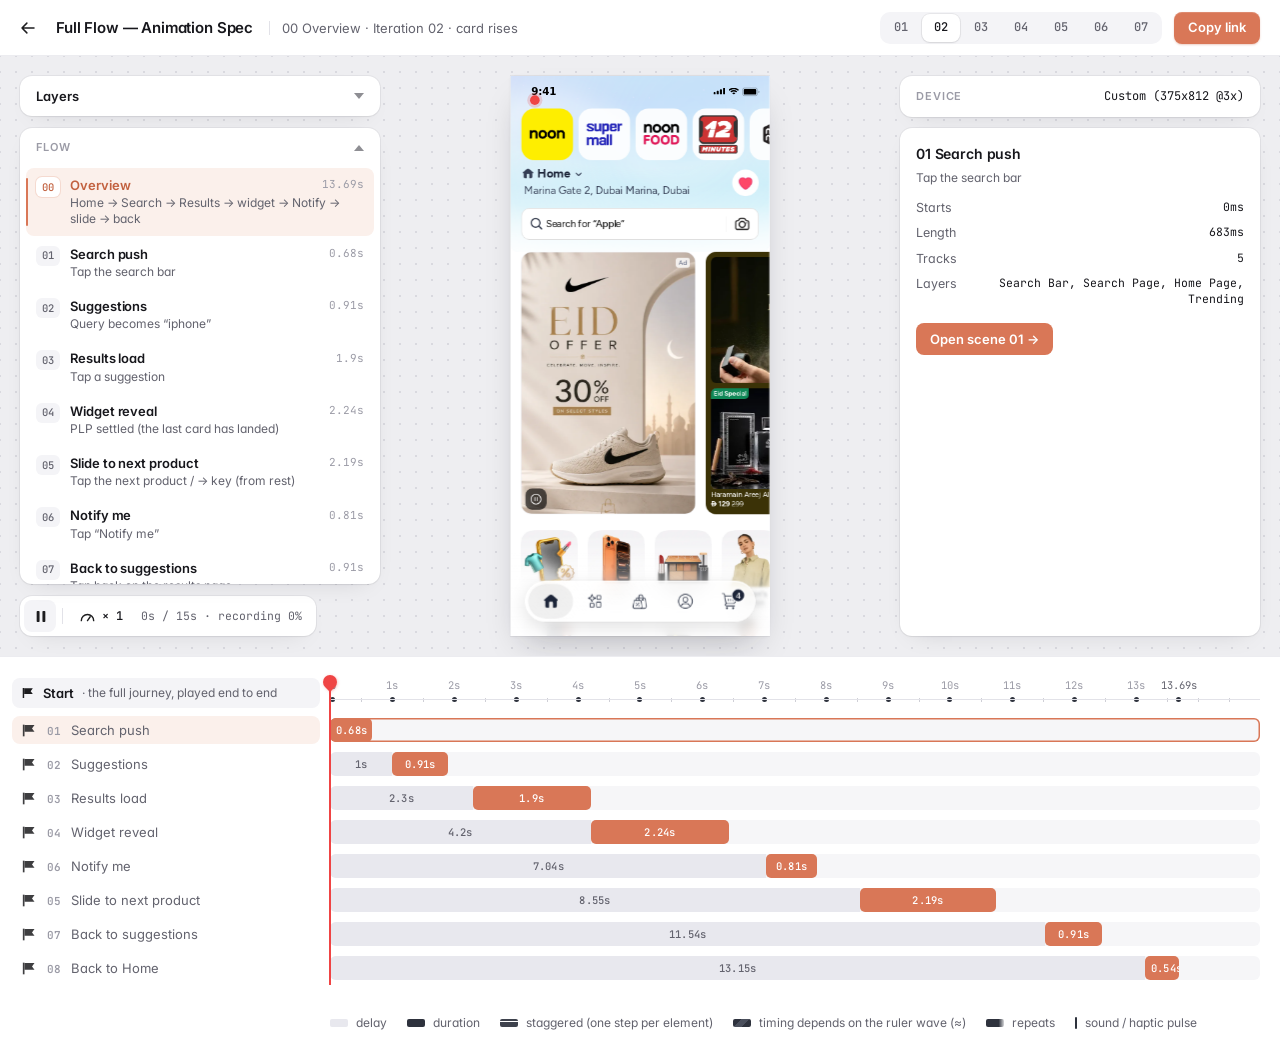
==== commit f195f98f: "GitFlow Home + PLP in every iteration; TV picker iterations 5–7 - All iterations: the "noon App GitF" ====
--- a/spec/index.html
+++ b/spec/index.html
@@ -307,7 +307,7 @@
    states {name: async (doc, win, eng) => …} · prep {sceneId: stateName|null} · fire {sceneId: (doc, win) => …} */
 window.SPEC = (() => {
   const { springFn, firstT, S, C, H, rowEnd, sceneEnd, wait: realWait } = SpecKit;
-  const PATHS = { 2: '/' };
+  const PATHS = { 1: '/', 2: '/v2/', 3: '/v3/', 4: '/v4/', 5: '/v5/', 6: '/v6/', 7: '/v7/' };
   const SPR = {
     pp:    { name: 'Handoff spring', w: 16.75, z: 0.81, src: 'PP — ProtoPie handoff r/8e30fe8e' },
     title: { name: 'Heading spring', w: 11.5,  z: 0.6,  src: 'LINE — fitted to ref_widget.mp4' },
@@ -513,7 +513,7 @@
     ];
     return { rows, beats };
   }
-  const ITER = { 2: 'Iteration 02 · card rises' };
+  const ITER = { 1: 'Iteration 01', 2: 'Iteration 02 · card rises', 3: 'Iteration 03', 4: 'Iteration 04', 5: 'Iteration 05 · copy of 04', 6: 'Iteration 06 · copy of 05', 7: 'Iteration 07 · copy of 06' };
 
   // states, fast-forwarded on the virtual clock from a fresh load
   const ST = {
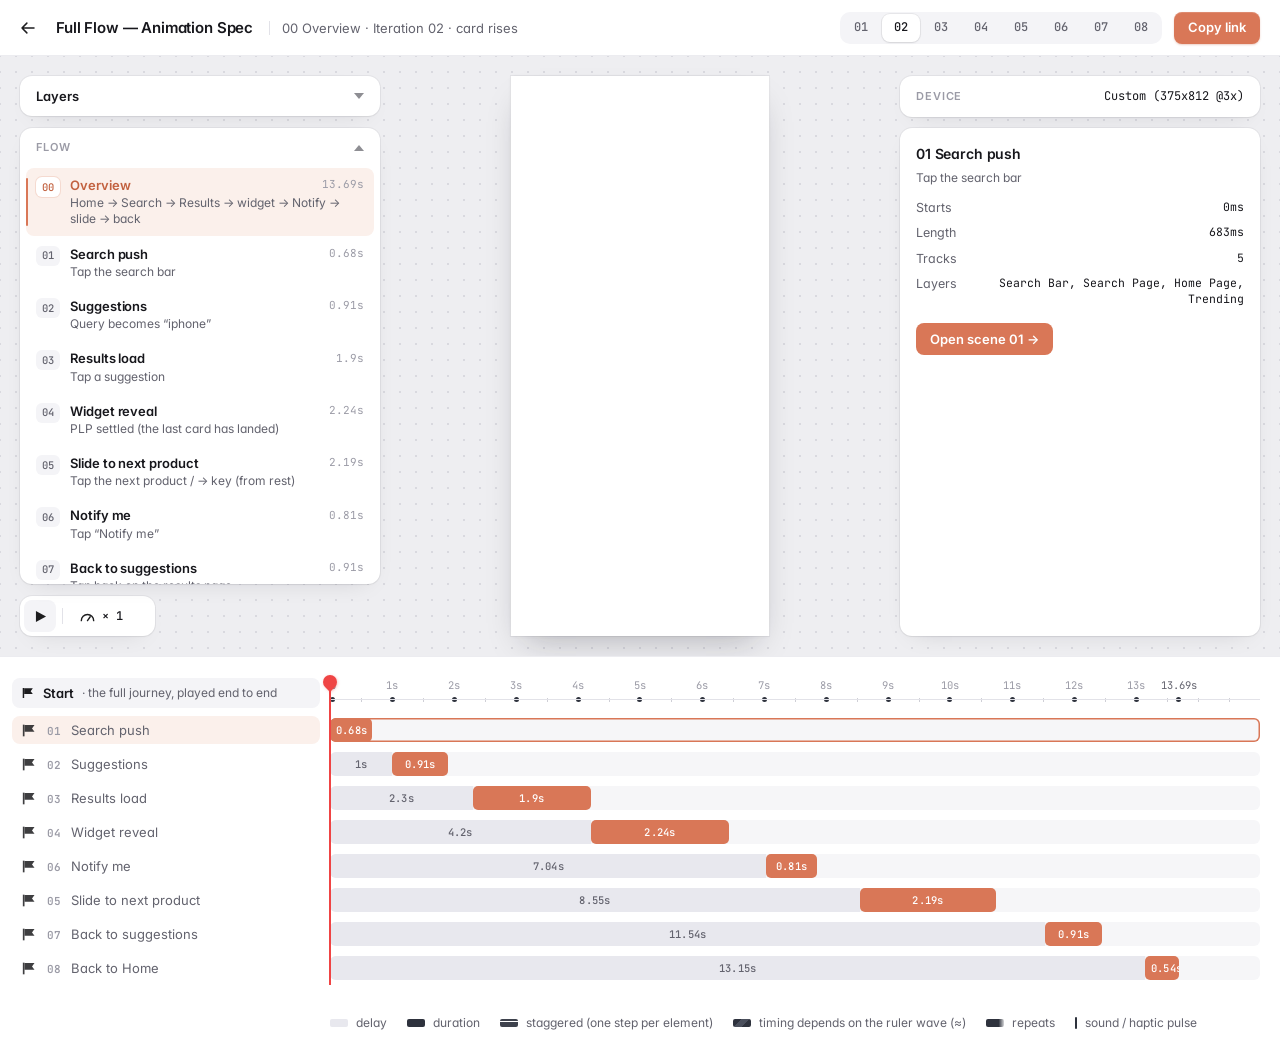
==== commit 32875faf: "Iteration 8: copy of 7 with Apply, personalizing beat and a collapsed widget - Last question: Apply " ====
--- a/spec/index.html
+++ b/spec/index.html
@@ -307,7 +307,7 @@
    states {name: async (doc, win, eng) => …} · prep {sceneId: stateName|null} · fire {sceneId: (doc, win) => …} */
 window.SPEC = (() => {
   const { springFn, firstT, S, C, H, rowEnd, sceneEnd, wait: realWait } = SpecKit;
-  const PATHS = { 1: '/', 2: '/v2/', 3: '/v3/', 4: '/v4/', 5: '/v5/', 6: '/v6/', 7: '/v7/' };
+  const PATHS = { 1: '/', 2: '/v2/', 3: '/v3/', 4: '/v4/', 5: '/v5/', 6: '/v6/', 7: '/v7/', 8: '/v8/' };
   const SPR = {
     pp:    { name: 'Handoff spring', w: 16.75, z: 0.81, src: 'PP — ProtoPie handoff r/8e30fe8e' },
     title: { name: 'Heading spring', w: 11.5,  z: 0.6,  src: 'LINE — fitted to ref_widget.mp4' },
@@ -513,7 +513,7 @@
     ];
     return { rows, beats };
   }
-  const ITER = { 1: 'Iteration 01', 2: 'Iteration 02 · card rises', 3: 'Iteration 03', 4: 'Iteration 04', 5: 'Iteration 05 · copy of 04', 6: 'Iteration 06 · copy of 05', 7: 'Iteration 07 · copy of 06' };
+  const ITER = { 1: 'Iteration 01', 2: 'Iteration 02 · card rises', 3: 'Iteration 03', 4: 'Iteration 04', 5: 'Iteration 05 · copy of 04', 6: 'Iteration 06 · copy of 05', 7: 'Iteration 07 · copy of 06', 8: 'Iteration 08 · copy of 07' };
 
   // states, fast-forwarded on the virtual clock from a fresh load
   const ST = {
